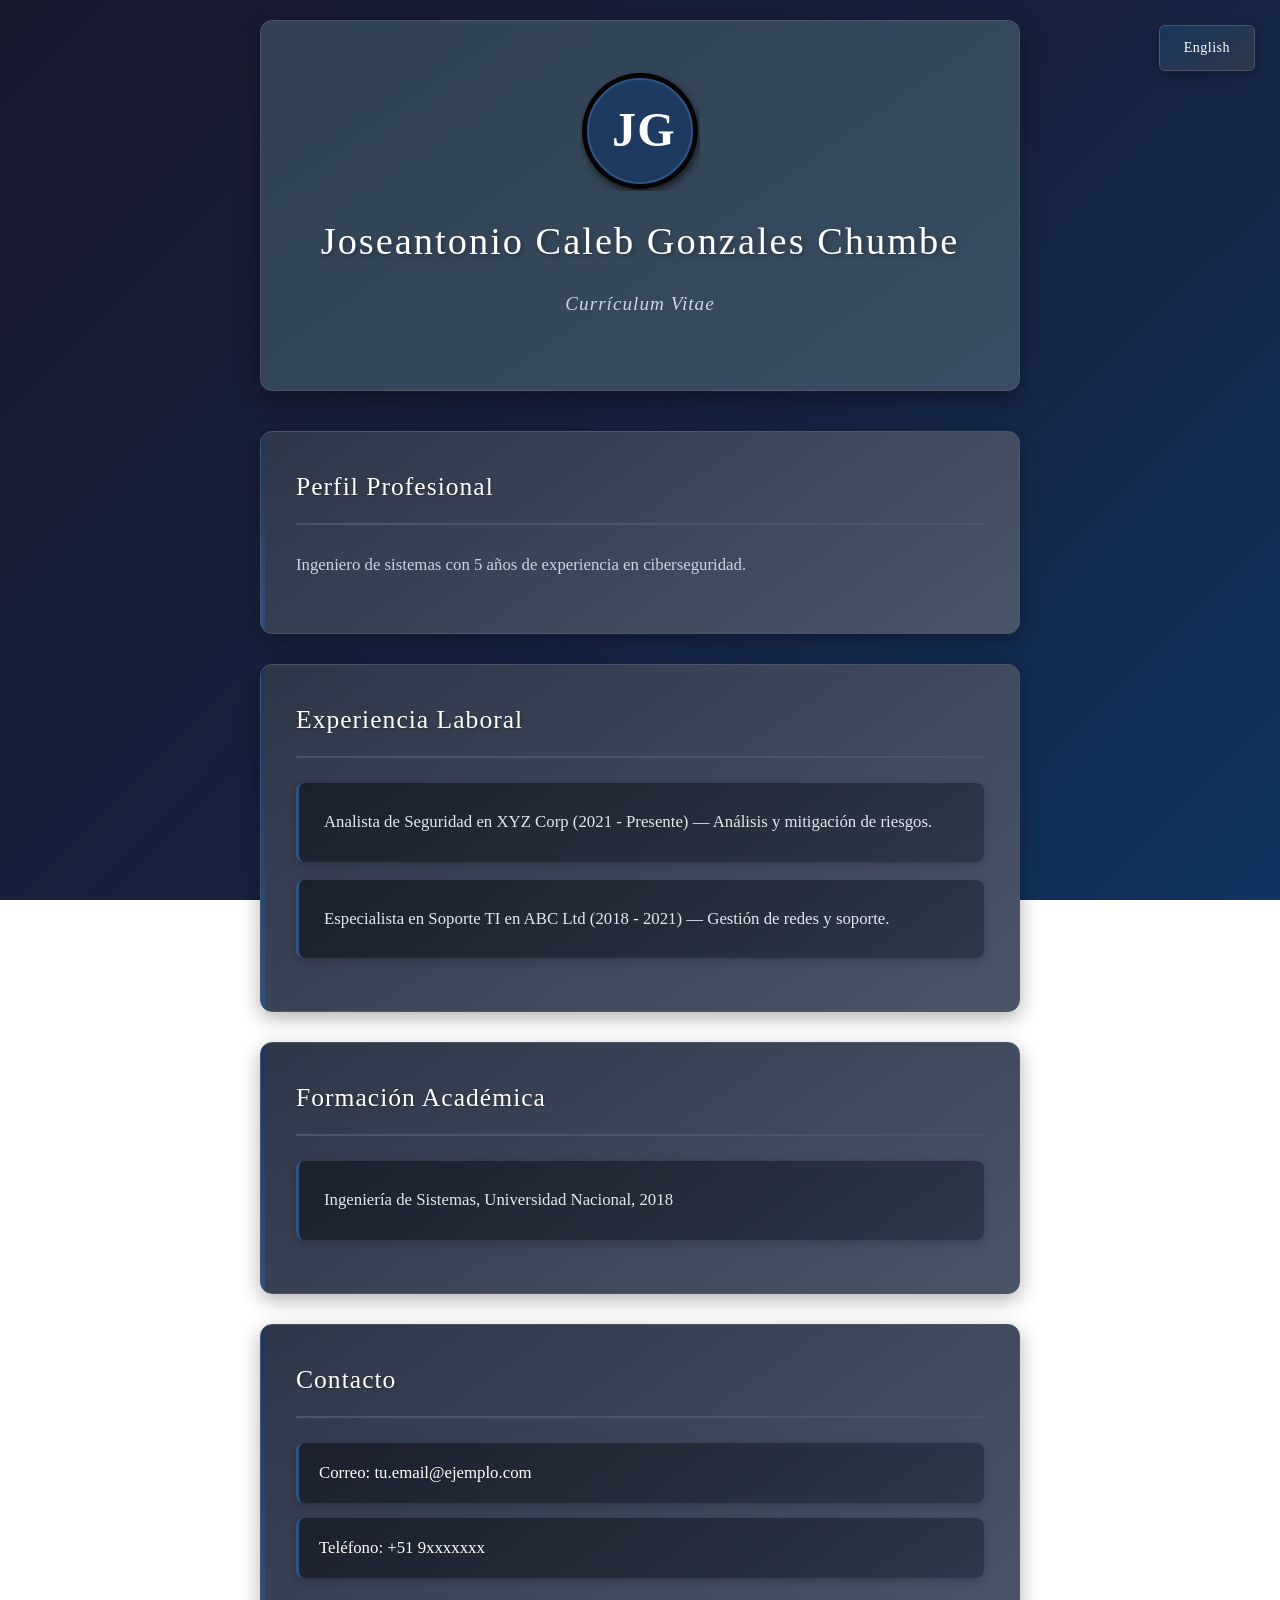
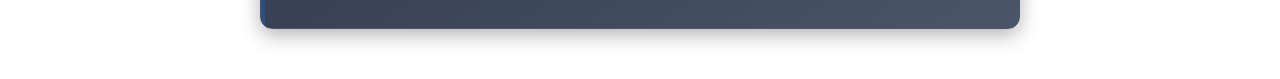
==== templates/index.html @ 2c6ff0b5 "Actualizar diseño en index.html" ====
<!DOCTYPE html>
<html lang="es">
<head>
  <meta charset="UTF-8" />
  <meta name="viewport" content="width=device-width, initial-scale=1" />
  <title>Joseantonio Caleb Gonzales Chumbe_CV ++</title>
  
  <!-- Favicon generado inline usando el mismo SVG del logo -->
  <link rel="icon" type="image/svg+xml" href="[data-uri]">
  
  <style>
    /* ===== ESTILOS PARA CV - JOSEANTONIO CALEB GONZALES CHUMBE ===== */

    /* Reset y configuración base */
    * {
      margin: 0;
      padding: 0;
      box-sizing: border-box;
    }

    body {
      font-family: 'Georgia', 'Times New Roman', serif;
      line-height: 1.6;
      color: #e0e6ed;
      background: linear-gradient(135deg, #1a1a2e 0%, #16213e 50%, #0f3460 100%);
      background-attachment: fixed;
      min-height: 100vh;
      max-width: 800px;
      margin: 0 auto;
      padding: 20px;
      animation: pageLoad 0.5s ease-out;
    }

    @keyframes pageLoad {
      from { opacity: 0; }
      to { opacity: 1; }
    }

    /* ===== HEADER ===== */
    header {
      text-align: center;
      background: linear-gradient(145deg, #2c3e50 0%, #34495e 100%);
      color: #ffffff;
      padding: 50px 30px;
      margin-bottom: 40px;
      border-radius: 12px;
      box-shadow: 0 8px 25px rgba(0,0,0,0.4);
      border: 1px solid #4a5568;
      position: relative;
      overflow: hidden;
    }

    header::before {
      content: '';
      position: absolute;
      top: 0;
      left: 0;
      right: 0;
      bottom: 0;
      background: rgba(255,255,255,0.02);
      pointer-events: none;
    }

    .logo {
      display: flex;
      justify-content: center;
      margin-bottom: 20px;
    }

    h1 {
      color: #ffffff;
      font-size: 2.4em;
      margin-bottom: 15px;
      font-weight: 400;
      letter-spacing: 2px;
      text-shadow: 2px 2px 4px rgba(0,0,0,0.3);
      font-family: 'Georgia', serif;
    }

    #cv-title-es, 
    #cv-title-en {
      color: #cbd5e0;
      font-size: 1.2em;
      font-style: italic;
      margin-top: 15px;
      font-weight: 300;
      letter-spacing: 1px;
    }

    /* ===== BOTÓN DE IDIOMA ===== */
    #btn-lang {
      position: fixed;
      top: 25px;
      right: 25px;
      background: linear-gradient(145deg, #1a365d, #2d3748);
      color: #ffffff;
      border: 1px solid #4a5568;
      padding: 14px 24px;
      border-radius: 6px;
      cursor: pointer;
      font-size: 14px;
      font-weight: 500;
      transition: all 0.3s ease;
      box-shadow: 0 4px 12px rgba(0,0,0,0.3);
      z-index: 1000;
      font-family: 'Georgia', serif;
      letter-spacing: 0.5px;
    }

    #btn-lang:hover {
      background: linear-gradient(145deg, #2c5282, #4a5568);
      transform: translateY(-2px);
      box-shadow: 0 6px 20px rgba(0,0,0,0.4);
    }

    /* ===== SECCIONES ===== */
    section {
      background: linear-gradient(145deg, #2d3748, #4a5568);
      color: #e2e8f0;
      margin: 30px 0;
      padding: 35px;
      border-radius: 12px;
      box-shadow: 0 6px 20px rgba(0,0,0,0.3);
      transition: all 0.3s ease;
      border: 1px solid #4a5568;
      position: relative;
      overflow: hidden;
    }

    section::before {
      content: '';
      position: absolute;
      top: 0;
      left: 0;
      width: 4px;
      height: 100%;
      background: linear-gradient(180deg, #1a365d, #2c5282);
    }

    section:hover {
      box-shadow: 0 8px 30px rgba(0,0,0,0.4);
      transform: translateY(-3px);
      background: linear-gradient(145deg, #374151, #4b5563);
    }

    /* ===== TÍTULOS ===== */
    h2 {
      color: #ffffff;
      font-size: 1.6em;
      margin-bottom: 25px;
      padding-bottom: 15px;
      border-bottom: 2px solid #4a5568;
      font-weight: 400;
      font-family: 'Georgia', serif;
      letter-spacing: 1px;
      text-shadow: 1px 1px 2px rgba(0,0,0,0.3);
    }

    /* ===== LISTAS ===== */
    ul {
      list-style: none;
      padding: 0;
    }

    li {
      background: linear-gradient(145deg, #1a202c, #2d3748);
      color: #e2e8f0;
      margin: 18px 0;
      padding: 25px;
      border-radius: 8px;
      border-left: 3px solid #2c5282;
      transition: all 0.3s ease;
      box-shadow: 0 3px 10px rgba(0,0,0,0.2);
      font-size: 1.05em;
      line-height: 1.7;
    }

    li:hover {
      background: linear-gradient(145deg, #2d3748, #374151);
      transform: translateX(8px);
      border-left-color: #3182ce;
      box-shadow: 0 5px 15px rgba(0,0,0,0.3);
    }

    /* ===== PÁRRAFOS ===== */
    p {
      margin: 18px 0;
      color: #cbd5e0;
      font-size: 1.05em;
      line-height: 1.8;
      font-family: 'Georgia', serif;
    }

    /* ===== SECCIÓN DE CONTACTO ===== */
    section#contacto-es p, 
    section#contacto-en p {
      background: linear-gradient(145deg, #1a202c, #2d3748);
      color: #ffffff;
      padding: 15px 20px;
      border-radius: 8px;
      border-left: 3px solid #2c5282;
      margin: 15px 0;
      font-weight: 500;
      box-shadow: 0 3px 10px rgba(0,0,0,0.2);
      font-size: 1.05em;
    }

    /* ===== ANIMACIONES ===== */
    .fade-in {
      animation: fadeIn 0.5s ease-out;
    }

    @keyframes fadeIn {
      from { 
        opacity: 0; 
        transform: translateY(20px); 
      }
      to { 
        opacity: 1; 
        transform: translateY(0); 
      }
    }

    /* ===== RESPONSIVE DESIGN ===== */
    @media (max-width: 768px) {
      body {
        padding: 10px;
      }
      
      header {
        padding: 25px 15px;
      }
      
      h1 {
        font-size: 1.8em;
      }
      
      section {
        padding: 20px;
        margin: 15px 0;
      }
      
      #btn-lang {
        position: static;
        margin: 20px auto 0;
        display: block;
        width: fit-content;
      }
    }

    @media (max-width: 480px) {
      h1 {
        font-size: 1.6em;
      }
      
      section {
        padding: 15px;
      }
      
      li {
        padding: 15px;
      }
    }

    /* ===== ESTADO DE IMPRESIÓN ===== */
    @media print {
      body {
        background: white;
        color: black;
        max-width: none;
        padding: 0;
      }
      
      #btn-lang {
        display: none;
      }
      
      section {
        box-shadow: none;
        border: 1px solid #ddd;
        break-inside: avoid;
      }
      
      section:hover {
        transform: none;
      }
    }

    /* ===== UTILIDADES ===== */
    .text-center {
      text-align: center;
    }

    .hidden {
      display: none;
    }

    .visible {
      display: block;
    }

    /* ===== ACCESIBILIDAD ===== */
    @media (prefers-reduced-motion: reduce) {
      * {
        animation-duration: 0.01ms !important;
        animation-iteration-count: 1 !important;
        transition-duration: 0.01ms !important;
      }
    }

    /* Focus states para accesibilidad */
    #btn-lang:focus,
    section:focus-within {
      outline: 2px solid #333;
      outline-offset: 2px;
    }

    /* ===== MEJORAS ADICIONALES ===== */
    /* Efecto suave en el scroll */
    html {
      scroll-behavior: smooth;
    }

    /* Selección de texto personalizada */
    ::selection {
      background: #2c5282;
      color: #ffffff;
    }

    ::-moz-selection {
      background: #2c5282;
      color: #ffffff;
    }
  </style>
</head>
<body>
  <header>
    <div class="logo">
      <svg width="120" height="120" viewBox="0 0 120 120" xmlns="http://www.w3.org/2000/svg">
        <defs>
          <filter id="shadow" x="-50%" y="-50%" width="200%" height="200%">
            <feDropShadow dx="2" dy="4" stdDeviation="4" flood-color="#000000" flood-opacity="0.6"/>
          </filter>
        </defs>
        <circle cx="60" cy="60" r="58" fill="#000000" filter="url(#shadow)"/>
        <circle cx="60" cy="60" r="52" fill="#1a365d"/>
        <circle cx="60" cy="60" r="52" fill="none" stroke="#2c5282" stroke-width="2"/>
        <text x="44" y="75" font-family="Georgia, serif" font-size="48" font-weight="bold" fill="#ffffff" text-anchor="middle">J</text>
        <text x="76" y="75" font-family="Georgia, serif" font-size="48" font-weight="bold" fill="#ffffff" text-anchor="middle">G</text>
      </svg>
    </div>
    <h1>Joseantonio Caleb Gonzales Chumbe</h1>
    <p id="cv-title-es">Currículum Vitae</p>
    <p id="cv-title-en" style="display:none;">Curriculum Vitae</p>
  </header>

  <button id="btn-lang">English</button>

  <!-- Perfil -->
  <section id="perfil-es">
    <h2>Perfil Profesional</h2>
    <p>Ingeniero de sistemas con 5 años de experiencia en ciberseguridad.</p>
  </section>
  <section id="perfil-en" style="display:none;">
    <h2>Professional Profile</h2>
    <p>Systems engineer with 5 years of experience in cybersecurity.</p>
  </section>

  <!-- Experiencia -->
  <section id="experiencia-es">
    <h2>Experiencia Laboral</h2>
    <ul>
      <li>Analista de Seguridad en XYZ Corp (2021 - Presente) — Análisis y mitigación de riesgos.</li>
      <li>Especialista en Soporte TI en ABC Ltd (2018 - 2021) — Gestión de redes y soporte.</li>
    </ul>
  </section>
  <section id="experiencia-en" style="display:none;">
    <h2>Work Experience</h2>
    <ul>
      <li>Security Analyst at XYZ Corp (2021 - Present) — Risk analysis and mitigation.</li>
      <li>IT Support Specialist at ABC Ltd (2018 - 2021) — Network management and user support.</li>
    </ul>
  </section>

  <!-- Educación -->
  <section id="educacion-es">
    <h2>Formación Académica</h2>
    <ul>
      <li>Ingeniería de Sistemas, Universidad Nacional, 2018</li>
    </ul>
  </section>
  <section id="educacion-en" style="display:none;">
    <h2>Education</h2>
    <ul>
      <li>Systems Engineering, National University, 2018</li>
    </ul>
  </section>

  <!-- Contacto -->
  <section id="contacto-es">
    <h2>Contacto</h2>
    <p>Correo: tu.email@ejemplo.com</p>
    <p>Teléfono: +51 9xxxxxxx</p>
  </section>
  <section id="contacto-en" style="display:none;">
    <h2>Contact</h2>
    <p>Email: your.email@example.com</p>
    <p>Phone: +51 9xxxxxxx</p>
  </section>

  <script>
    const btnLang = document.getElementById('btn-lang');
    btnLang.addEventListener('click', () => {
      const isSpanish = document.getElementById('perfil-es').style.display !== 'none';

      // Toggle display of Spanish sections
      document.getElementById('perfil-es').style.display = isSpanish ? 'none' : 'block';
      document.getElementById('experiencia-es').style.display = isSpanish ? 'none' : 'block';
      document.getElementById('educacion-es').style.display = isSpanish ? 'none' : 'block';
      document.getElementById('contacto-es').style.display = isSpanish ? 'none' : 'block';
      document.getElementById('cv-title-es').style.display = isSpanish ? 'none' : 'block';

      // Toggle display of English sections
      document.getElementById('perfil-en').style.display = isSpanish ? 'block' : 'none';
      document.getElementById('experiencia-en').style.display = isSpanish ? 'block' : 'none';
      document.getElementById('educacion-en').style.display = isSpanish ? 'block' : 'none';
      document.getElementById('contacto-en').style.display = isSpanish ? 'block' : 'none';
      document.getElementById('cv-title-en').style.display = isSpanish ? 'block' : 'none';

      // Change button text
      btnLang.textContent = isSpanish ? 'Español' : 'English';
    });
  </script>
</body>
</html>
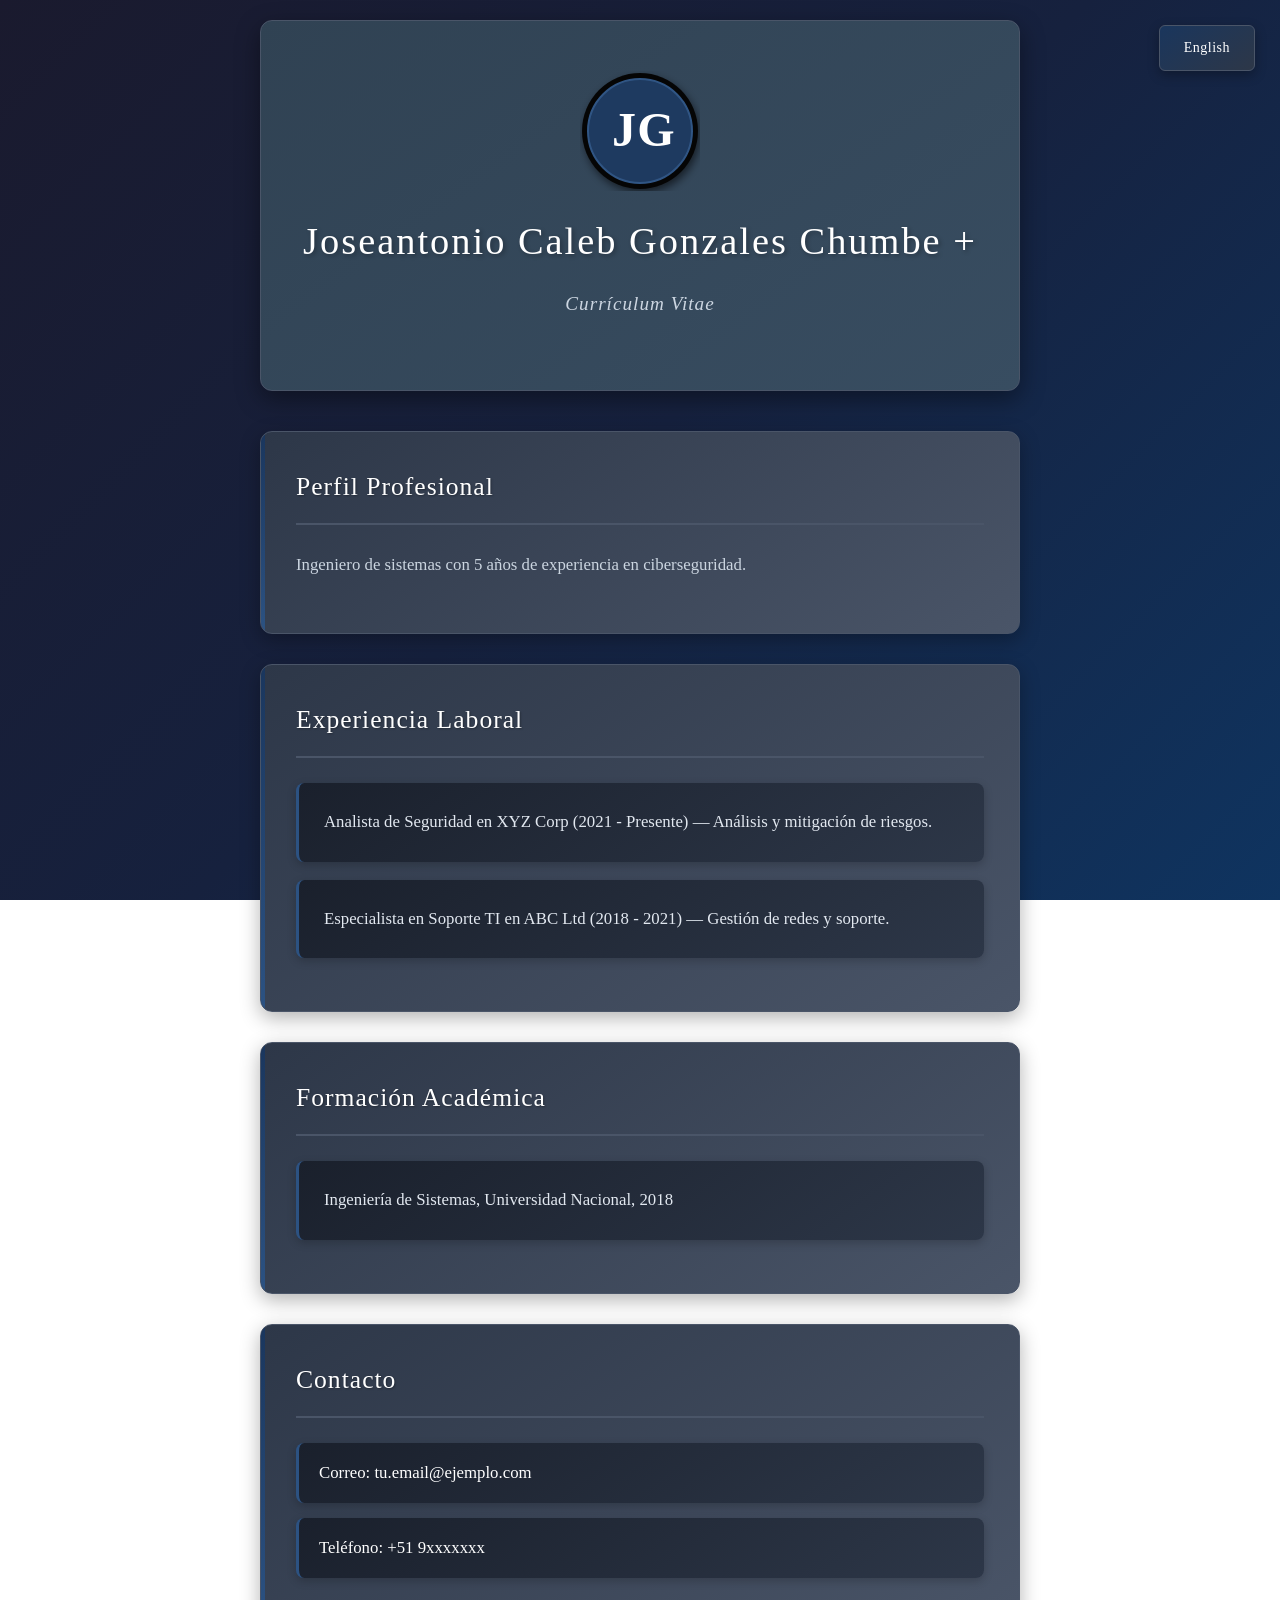
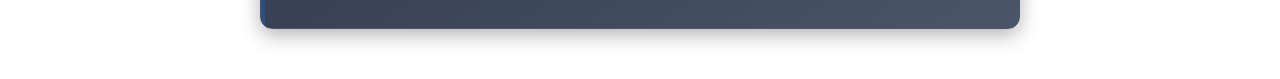
==== commit 89c3a33d: "Agregar símbolo + al nombre" ====
--- a/templates/index.html
+++ b/templates/index.html
@@ -3,7 +3,7 @@
 <head>
   <meta charset="UTF-8" />
   <meta name="viewport" content="width=device-width, initial-scale=1" />
-  <title>Joseantonio Caleb Gonzales Chumbe_CV ++</title>
+  <title>Joseantonio Caleb Gonzales Chumbe_CV</title>
   
   <!-- Favicon generado inline usando el mismo SVG del logo -->
   <link rel="icon" type="image/svg+xml" href="[data-uri]">
@@ -349,7 +349,7 @@
         <text x="76" y="75" font-family="Georgia, serif" font-size="48" font-weight="bold" fill="#ffffff" text-anchor="middle">G</text>
       </svg>
     </div>
-    <h1>Joseantonio Caleb Gonzales Chumbe</h1>
+    <h1>Joseantonio Caleb Gonzales Chumbe +</h1>
     <p id="cv-title-es">Currículum Vitae</p>
     <p id="cv-title-en" style="display:none;">Curriculum Vitae</p>
   </header>
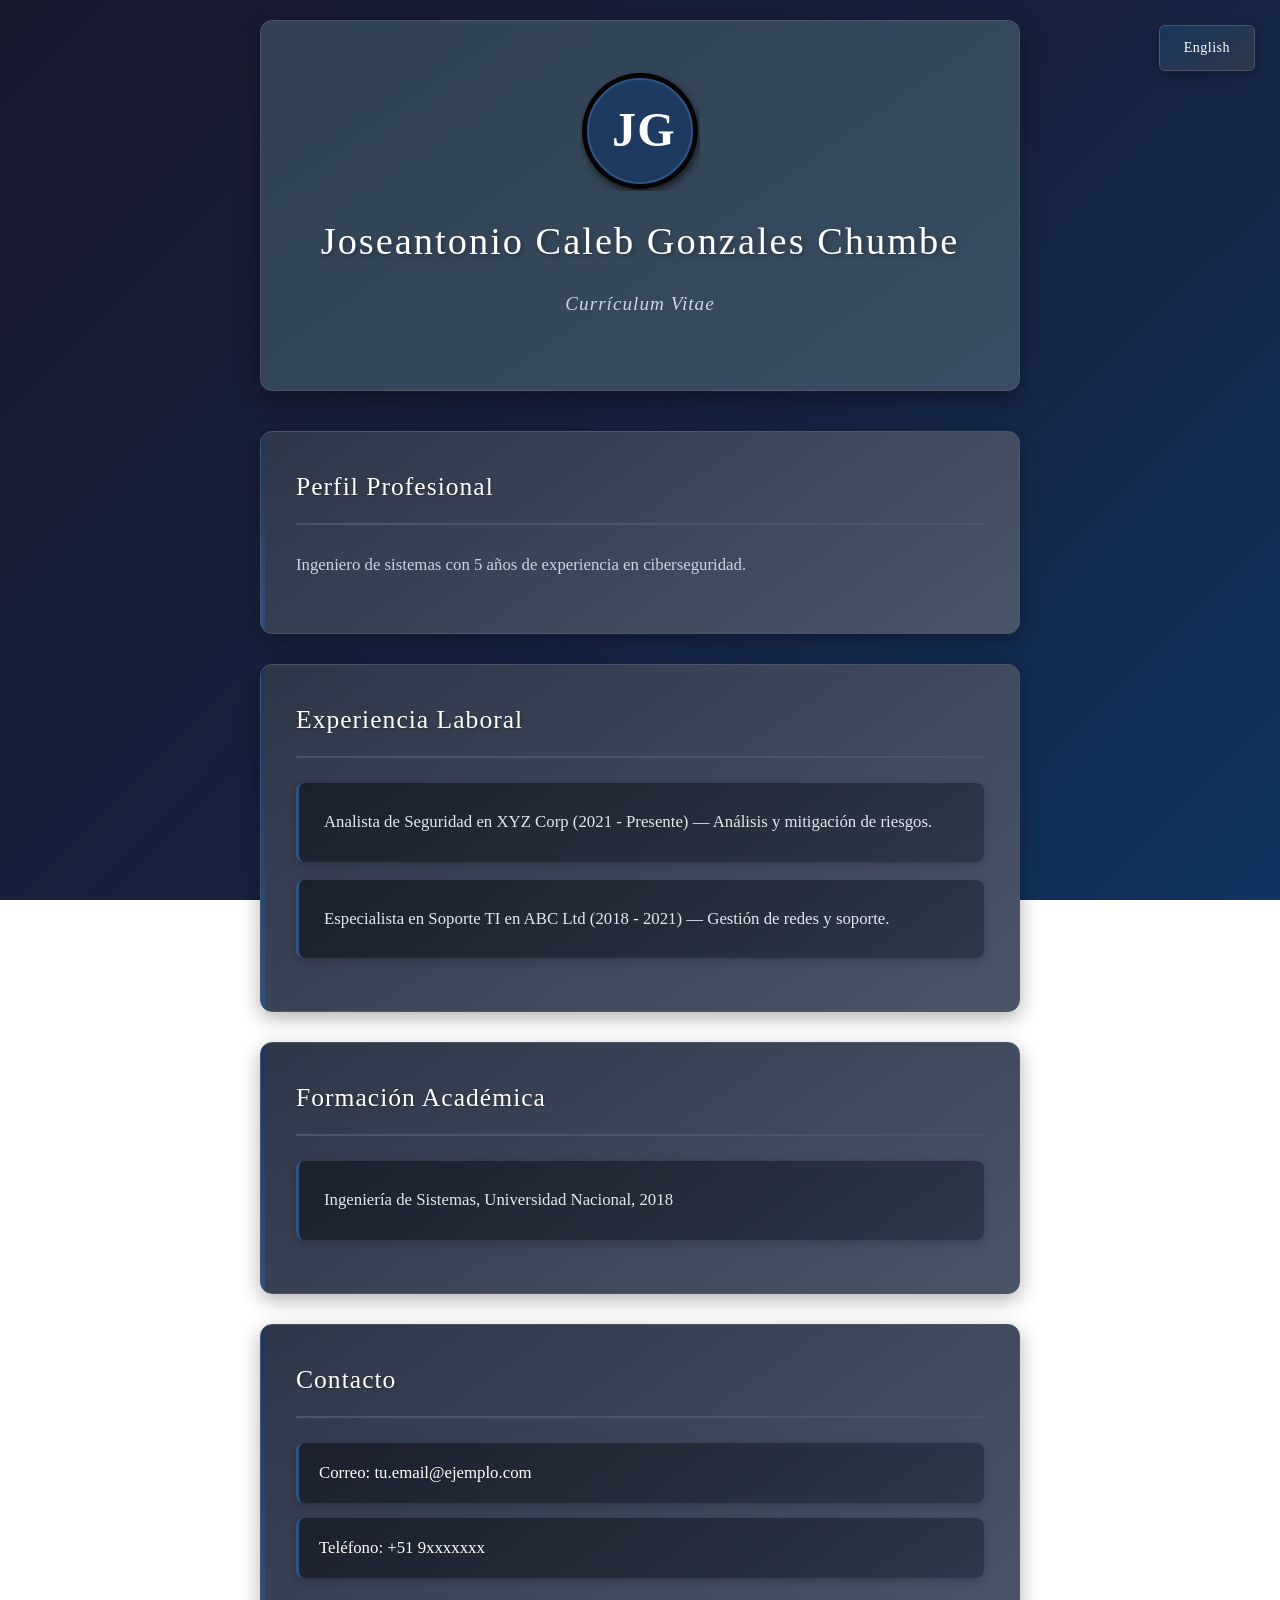
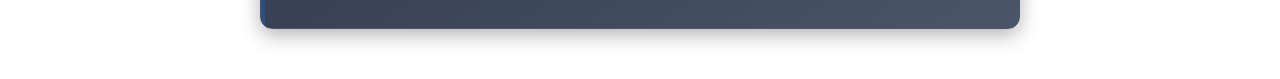
==== commit b7e6a066: "Quitar el símbolo + del CV" ====
--- a/templates/index.html
+++ b/templates/index.html
@@ -349,7 +349,7 @@
         <text x="76" y="75" font-family="Georgia, serif" font-size="48" font-weight="bold" fill="#ffffff" text-anchor="middle">G</text>
       </svg>
     </div>
-    <h1>Joseantonio Caleb Gonzales Chumbe +</h1>
+    <h1>Joseantonio Caleb Gonzales Chumbe</h1>
     <p id="cv-title-es">Currículum Vitae</p>
     <p id="cv-title-en" style="display:none;">Curriculum Vitae</p>
   </header>
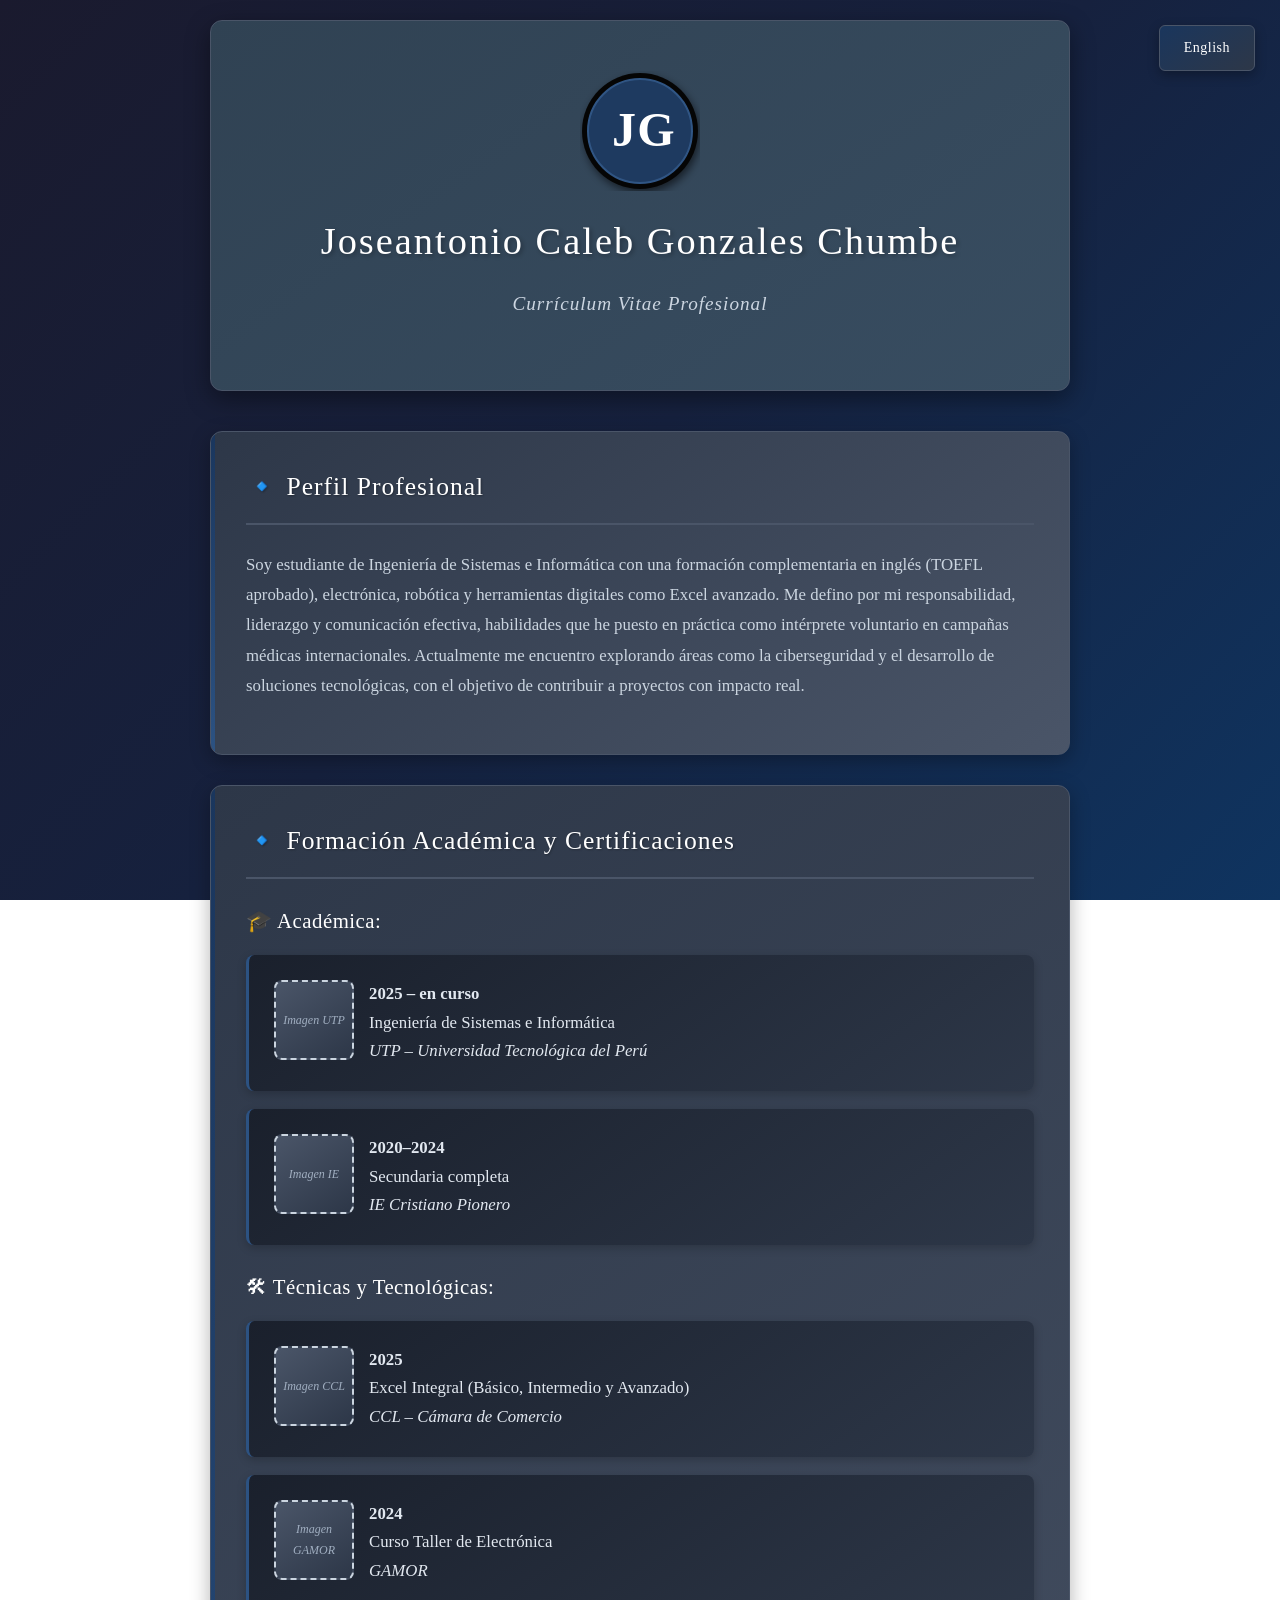
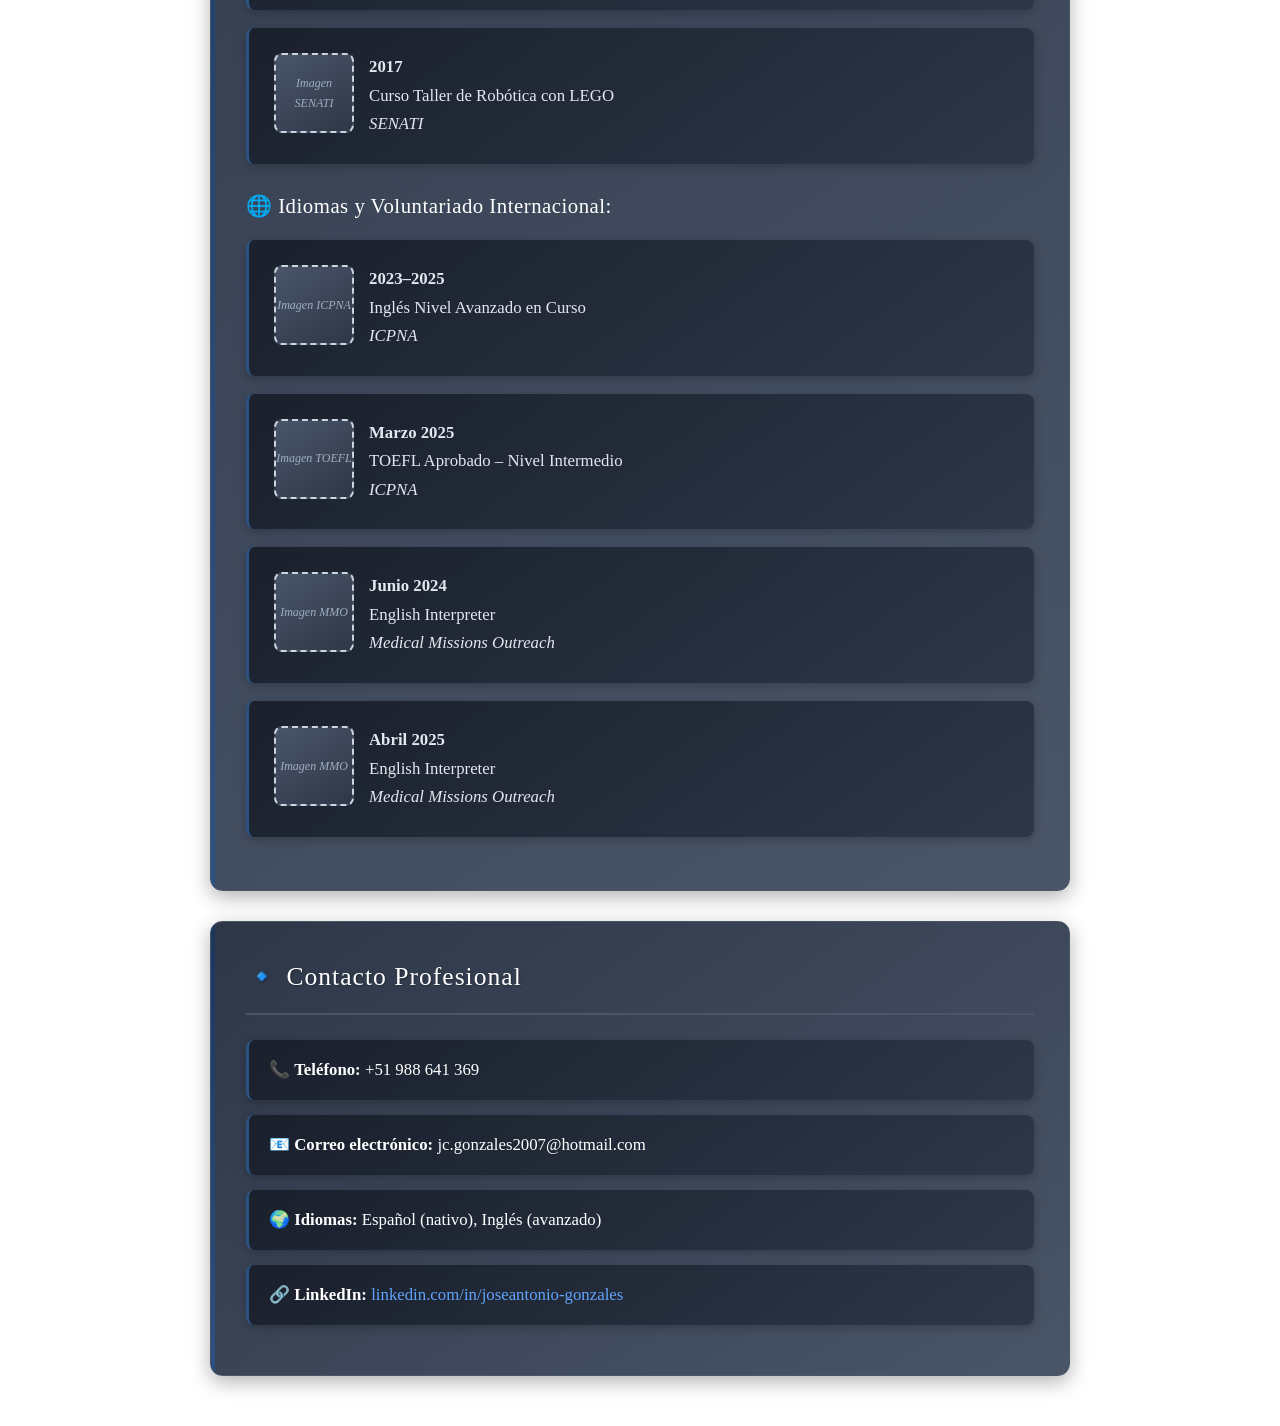
==== commit 7bc95245: "Cambio real para actualizar en Render" ====
--- a/templates/index.html
+++ b/templates/index.html
@@ -3,7 +3,7 @@
 <head>
   <meta charset="UTF-8" />
   <meta name="viewport" content="width=device-width, initial-scale=1" />
-  <title>Joseantonio Caleb Gonzales Chumbe_CV</title>
+  <title>Joseantonio Caleb Gonzales Chumbe - CV</title>
   
   <!-- Favicon generado inline usando el mismo SVG del logo -->
   <link rel="icon" type="image/svg+xml" href="[data-uri]">
@@ -25,7 +25,7 @@
       background: linear-gradient(135deg, #1a1a2e 0%, #16213e 50%, #0f3460 100%);
       background-attachment: fixed;
       min-height: 100vh;
-      max-width: 800px;
+      max-width: 900px;
       margin: 0 auto;
       padding: 20px;
       animation: pageLoad 0.5s ease-out;
@@ -156,6 +156,15 @@
       text-shadow: 1px 1px 2px rgba(0,0,0,0.3);
     }
 
+    h3 {
+      color: #ffffff;
+      font-size: 1.3em;
+      margin: 25px 0 15px;
+      font-weight: 500;
+      font-family: 'Georgia', serif;
+      letter-spacing: 0.5px;
+    }
+
     /* ===== LISTAS ===== */
     ul {
       list-style: none;
@@ -173,6 +182,9 @@
       box-shadow: 0 3px 10px rgba(0,0,0,0.2);
       font-size: 1.05em;
       line-height: 1.7;
+      display: flex;
+      align-items: flex-start;
+      gap: 15px;
     }
 
     li:hover {
@@ -180,6 +192,34 @@
       transform: translateX(8px);
       border-left-color: #3182ce;
       box-shadow: 0 5px 15px rgba(0,0,0,0.3);
+    }
+
+    /* ===== ÁREA DE IMAGEN ===== */
+    .image-placeholder {
+      min-width: 80px;
+      width: 80px;
+      height: 80px;
+      background: linear-gradient(145deg, #4a5568, #2d3748);
+      border: 2px dashed #cbd5e0;
+      border-radius: 8px;
+      display: flex;
+      align-items: center;
+      justify-content: center;
+      flex-shrink: 0;
+      color: #a0aec0;
+      font-size: 12px;
+      text-align: center;
+      font-style: italic;
+      transition: all 0.3s ease;
+    }
+
+    .image-placeholder:hover {
+      background: linear-gradient(145deg, #718096, #4a5568);
+      border-color: #e2e8f0;
+    }
+
+    .content-text {
+      flex: 1;
     }
 
     /* ===== PÁRRAFOS ===== */
@@ -205,6 +245,18 @@
       font-size: 1.05em;
     }
 
+    /* ===== ENLACES ===== */
+    a {
+      color: #60a5fa;
+      text-decoration: none;
+      transition: color 0.3s ease;
+    }
+
+    a:hover {
+      color: #93c5fd;
+      text-decoration: underline;
+    }
+
     /* ===== ANIMACIONES ===== */
     .fade-in {
       animation: fadeIn 0.5s ease-out;
@@ -225,6 +277,7 @@
     @media (max-width: 768px) {
       body {
         padding: 10px;
+        max-width: 100%;
       }
       
       header {
@@ -246,6 +299,17 @@
         display: block;
         width: fit-content;
       }
+
+      li {
+        flex-direction: column;
+        text-align: center;
+      }
+
+      .image-placeholder {
+        width: 60px;
+        height: 60px;
+        align-self: center;
+      }
     }
 
     @media (max-width: 480px) {
@@ -259,6 +323,11 @@
       
       li {
         padding: 15px;
+      }
+
+      .image-placeholder {
+        width: 50px;
+        height: 50px;
       }
     }
 
@@ -279,10 +348,28 @@
         box-shadow: none;
         border: 1px solid #ddd;
         break-inside: avoid;
+        background: white;
+        color: black;
       }
       
       section:hover {
         transform: none;
+      }
+
+      h2, h3 {
+        color: black;
+      }
+
+      li {
+        background: white;
+        color: black;
+        border-left-color: #333;
+      }
+
+      .image-placeholder {
+        border-color: #333;
+        background: white;
+        color: #666;
       }
     }
 
@@ -350,62 +437,213 @@
       </svg>
     </div>
     <h1>Joseantonio Caleb Gonzales Chumbe</h1>
-    <p id="cv-title-es">Currículum Vitae</p>
-    <p id="cv-title-en" style="display:none;">Curriculum Vitae</p>
+    <p id="cv-title-es">Currículum Vitae Profesional</p>
+    <p id="cv-title-en" style="display:none;">Professional Curriculum Vitae</p>
   </header>
 
   <button id="btn-lang">English</button>
 
   <!-- Perfil -->
-  <section id="perfil-es">
-    <h2>Perfil Profesional</h2>
-    <p>Ingeniero de sistemas con 5 años de experiencia en ciberseguridad.</p>
+  <section id="perfil-es" class="fade-in">
+    <h2>🔹 Perfil Profesional</h2>
+    <p>Soy estudiante de Ingeniería de Sistemas e Informática con una formación complementaria en inglés (TOEFL aprobado), electrónica, robótica y herramientas digitales como Excel avanzado. Me defino por mi responsabilidad, liderazgo y comunicación efectiva, habilidades que he puesto en práctica como intérprete voluntario en campañas médicas internacionales. Actualmente me encuentro explorando áreas como la ciberseguridad y el desarrollo de soluciones tecnológicas, con el objetivo de contribuir a proyectos con impacto real.</p>
   </section>
-  <section id="perfil-en" style="display:none;">
-    <h2>Professional Profile</h2>
-    <p>Systems engineer with 5 years of experience in cybersecurity.</p>
+  <section id="perfil-en" style="display:none;" class="fade-in">
+    <h2>🔹 Professional Profile</h2>
+    <p>I am a Systems and Computer Engineering student with complementary training in English (TOEFL approved), electronics, robotics, and digital tools like advanced Excel. I am defined by my responsibility, leadership, and effective communication skills, which I have put into practice as a volunteer interpreter in international medical campaigns. Currently, I am exploring areas such as cybersecurity and the development of technological solutions, with the goal of contributing to projects with real impact.</p>
   </section>
 
-  <!-- Experiencia -->
-  <section id="experiencia-es">
-    <h2>Experiencia Laboral</h2>
+  <!-- Formación Académica -->
+  <section id="formacion-es" class="fade-in">
+    <h2>🔹 Formación Académica y Certificaciones</h2>
+    
+    <h3>🎓 Académica:</h3>
     <ul>
-      <li>Analista de Seguridad en XYZ Corp (2021 - Presente) — Análisis y mitigación de riesgos.</li>
-      <li>Especialista en Soporte TI en ABC Ltd (2018 - 2021) — Gestión de redes y soporte.</li>
+      <li>
+        <div class="image-placeholder">Imagen UTP</div>
+        <div class="content-text">
+          <strong>2025 – en curso</strong><br>
+          Ingeniería de Sistemas e Informática<br>
+          <em>UTP – Universidad Tecnológica del Perú</em>
+        </div>
+      </li>
+      <li>
+        <div class="image-placeholder">Imagen IE</div>
+        <div class="content-text">
+          <strong>2020–2024</strong><br>
+          Secundaria completa<br>
+          <em>IE Cristiano Pionero</em>
+        </div>
+      </li>
+    </ul>
+
+    <h3>🛠 Técnicas y Tecnológicas:</h3>
+    <ul>
+      <li>
+        <div class="image-placeholder">Imagen CCL</div>
+        <div class="content-text">
+          <strong>2025</strong><br>
+          Excel Integral (Básico, Intermedio y Avanzado)<br>
+          <em>CCL – Cámara de Comercio</em>
+        </div>
+      </li>
+      <li>
+        <div class="image-placeholder">Imagen GAMOR</div>
+        <div class="content-text">
+          <strong>2024</strong><br>
+          Curso Taller de Electrónica<br>
+          <em>GAMOR</em>
+        </div>
+      </li>
+      <li>
+        <div class="image-placeholder">Imagen SENATI</div>
+        <div class="content-text">
+          <strong>2017</strong><br>
+          Curso Taller de Robótica con LEGO<br>
+          <em>SENATI</em>
+        </div>
+      </li>
+    </ul>
+
+    <h3>🌐 Idiomas y Voluntariado Internacional:</h3>
+    <ul>
+      <li>
+        <div class="image-placeholder">Imagen ICPNA</div>
+        <div class="content-text">
+          <strong>2023–2025</strong><br>
+          Inglés Nivel Avanzado en Curso<br>
+          <em>ICPNA</em>
+        </div>
+      </li>
+      <li>
+        <div class="image-placeholder">Imagen TOEFL</div>
+        <div class="content-text">
+          <strong>Marzo 2025</strong><br>
+          TOEFL Aprobado – Nivel Intermedio<br>
+          <em>ICPNA</em>
+        </div>
+      </li>
+      <li>
+        <div class="image-placeholder">Imagen MMO</div>
+        <div class="content-text">
+          <strong>Junio 2024</strong><br>
+          English Interpreter<br>
+          <em>Medical Missions Outreach</em>
+        </div>
+      </li>
+      <li>
+        <div class="image-placeholder">Imagen MMO</div>
+        <div class="content-text">
+          <strong>Abril 2025</strong><br>
+          English Interpreter<br>
+          <em>Medical Missions Outreach</em>
+        </div>
+      </li>
     </ul>
   </section>
-  <section id="experiencia-en" style="display:none;">
-    <h2>Work Experience</h2>
+
+  <section id="formacion-en" style="display:none;" class="fade-in">
+    <h2>🔹 Academic Background and Certifications</h2>
+    
+    <h3>🎓 Academic:</h3>
     <ul>
-      <li>Security Analyst at XYZ Corp (2021 - Present) — Risk analysis and mitigation.</li>
-      <li>IT Support Specialist at ABC Ltd (2018 - 2021) — Network management and user support.</li>
+      <li>
+        <div class="image-placeholder">UTP Image</div>
+        <div class="content-text">
+          <strong>2025 – ongoing</strong><br>
+          Systems and Computer Engineering<br>
+          <em>UTP – Universidad Tecnológica del Perú</em>
+        </div>
+      </li>
+      <li>
+        <div class="image-placeholder">IE Image</div>
+        <div class="content-text">
+          <strong>2020–2024</strong><br>
+          Complete High School<br>
+          <em>IE Cristiano Pionero</em>
+        </div>
+      </li>
+    </ul>
+
+    <h3>🛠 Technical and Technological:</h3>
+    <ul>
+      <li>
+        <div class="image-placeholder">CCL Image</div>
+        <div class="content-text">
+          <strong>2025</strong><br>
+          Comprehensive Excel (Basic, Intermediate and Advanced)<br>
+          <em>CCL – Chamber of Commerce</em>
+        </div>
+      </li>
+      <li>
+        <div class="image-placeholder">GAMOR Image</div>
+        <div class="content-text">
+          <strong>2024</strong><br>
+          Electronics Workshop Course<br>
+          <em>GAMOR</em>
+        </div>
+      </li>
+      <li>
+        <div class="image-placeholder">SENATI Image</div>
+        <div class="content-text">
+          <strong>2017</strong><br>
+          LEGO Robotics Workshop Course<br>
+          <em>SENATI</em>
+        </div>
+      </li>
+    </ul>
+
+    <h3>🌐 Languages and International Volunteering:</h3>
+    <ul>
+      <li>
+        <div class="image-placeholder">ICPNA Image</div>
+        <div class="content-text">
+          <strong>2023–2025</strong><br>
+          Advanced English Level in Progress<br>
+          <em>ICPNA</em>
+        </div>
+      </li>
+      <li>
+        <div class="image-placeholder">TOEFL Image</div>
+        <div class="content-text">
+          <strong>March 2025</strong><br>
+          TOEFL Approved – Intermediate Level<br>
+          <em>ICPNA</em>
+        </div>
+      </li>
+      <li>
+        <div class="image-placeholder">MMO Image</div>
+        <div class="content-text">
+          <strong>June 2024</strong><br>
+          English Interpreter<br>
+          <em>Medical Missions Outreach</em>
+        </div>
+      </li>
+      <li>
+        <div class="image-placeholder">MMO Image</div>
+        <div class="content-text">
+          <strong>April 2025</strong><br>
+          English Interpreter<br>
+          <em>Medical Missions Outreach</em>
+        </div>
+      </li>
     </ul>
   </section>
 
-  <!-- Educación -->
-  <section id="educacion-es">
-    <h2>Formación Académica</h2>
-    <ul>
-      <li>Ingeniería de Sistemas, Universidad Nacional, 2018</li>
-    </ul>
+  <!-- Contacto -->
+  <section id="contacto-es" class="fade-in">
+    <h2>🔹 Contacto Profesional</h2>
+    <p>📞 <strong>Teléfono:</strong> +51 988 641 369</p>
+    <p>📧 <strong>Correo electrónico:</strong> jc.gonzales2007@hotmail.com</p>
+    <p>🌍 <strong>Idiomas:</strong> Español (nativo), Inglés (avanzado)</p>
+    <p>🔗 <strong>LinkedIn:</strong> <a href="http://www.linkedin.com/in/joseantonio-gonzales" target="_blank">linkedin.com/in/joseantonio-gonzales</a></p>
   </section>
-  <section id="educacion-en" style="display:none;">
-    <h2>Education</h2>
-    <ul>
-      <li>Systems Engineering, National University, 2018</li>
-    </ul>
-  </section>
-
-  <!-- Contacto -->
-  <section id="contacto-es">
-    <h2>Contacto</h2>
-    <p>Correo: tu.email@ejemplo.com</p>
-    <p>Teléfono: +51 9xxxxxxx</p>
-  </section>
-  <section id="contacto-en" style="display:none;">
-    <h2>Contact</h2>
-    <p>Email: your.email@example.com</p>
-    <p>Phone: +51 9xxxxxxx</p>
+  <section id="contacto-en" style="display:none;" class="fade-in">
+    <h2>🔹 Professional Contact</h2>
+    <p>📞 <strong>Phone:</strong> +51 988 641 369</p>
+    <p>📧 <strong>Email:</strong> jc.gonzales2007@hotmail.com</p>
+    <p>🌍 <strong>Languages:</strong> Spanish (native), English (advanced)</p>
+    <p>🔗 <strong>LinkedIn:</strong> <a href="http://www.linkedin.com/in/joseantonio-gonzales" target="_blank">linkedin.com/in/joseantonio-gonzales</a></p>
   </section>
 
   <script>
@@ -415,20 +653,39 @@
 
       // Toggle display of Spanish sections
       document.getElementById('perfil-es').style.display = isSpanish ? 'none' : 'block';
-      document.getElementById('experiencia-es').style.display = isSpanish ? 'none' : 'block';
-      document.getElementById('educacion-es').style.display = isSpanish ? 'none' : 'block';
+      document.getElementById('formacion-es').style.display = isSpanish ? 'none' : 'block';
       document.getElementById('contacto-es').style.display = isSpanish ? 'none' : 'block';
       document.getElementById('cv-title-es').style.display = isSpanish ? 'none' : 'block';
 
       // Toggle display of English sections
       document.getElementById('perfil-en').style.display = isSpanish ? 'block' : 'none';
-      document.getElementById('experiencia-en').style.display = isSpanish ? 'block' : 'none';
-      document.getElementById('educacion-en').style.display = isSpanish ? 'block' : 'none';
+      document.getElementById('formacion-en').style.display = isSpanish ? 'block' : 'none';
       document.getElementById('contacto-en').style.display = isSpanish ? 'block' : 'none';
       document.getElementById('cv-title-en').style.display = isSpanish ? 'block' : 'none';
 
       // Change button text
       btnLang.textContent = isSpanish ? 'Español' : 'English';
+
+      // Add fade-in animation to newly shown sections
+      const sections = isSpanish ? 
+        ['perfil-en', 'formacion-en', 'contacto-en'] : 
+        ['perfil-es', 'formacion-es', 'contacto-es'];
+      
+      sections.forEach(id => {
+        const element = document.getElementById(id);
+        element.classList.remove('fade-in');
+        setTimeout(() => element.classList.add('fade-in'), 10);
+      });
+    });
+
+    // Add smooth scroll behavior and initial animations
+    document.addEventListener('DOMContentLoaded', () => {
+      const sections = document.querySelectorAll('section');
+      sections.forEach((section, index) => {
+        setTimeout(() => {
+          section.classList.add('fade-in');
+        }, index * 100);
+      });
     });
   </script>
 </body>
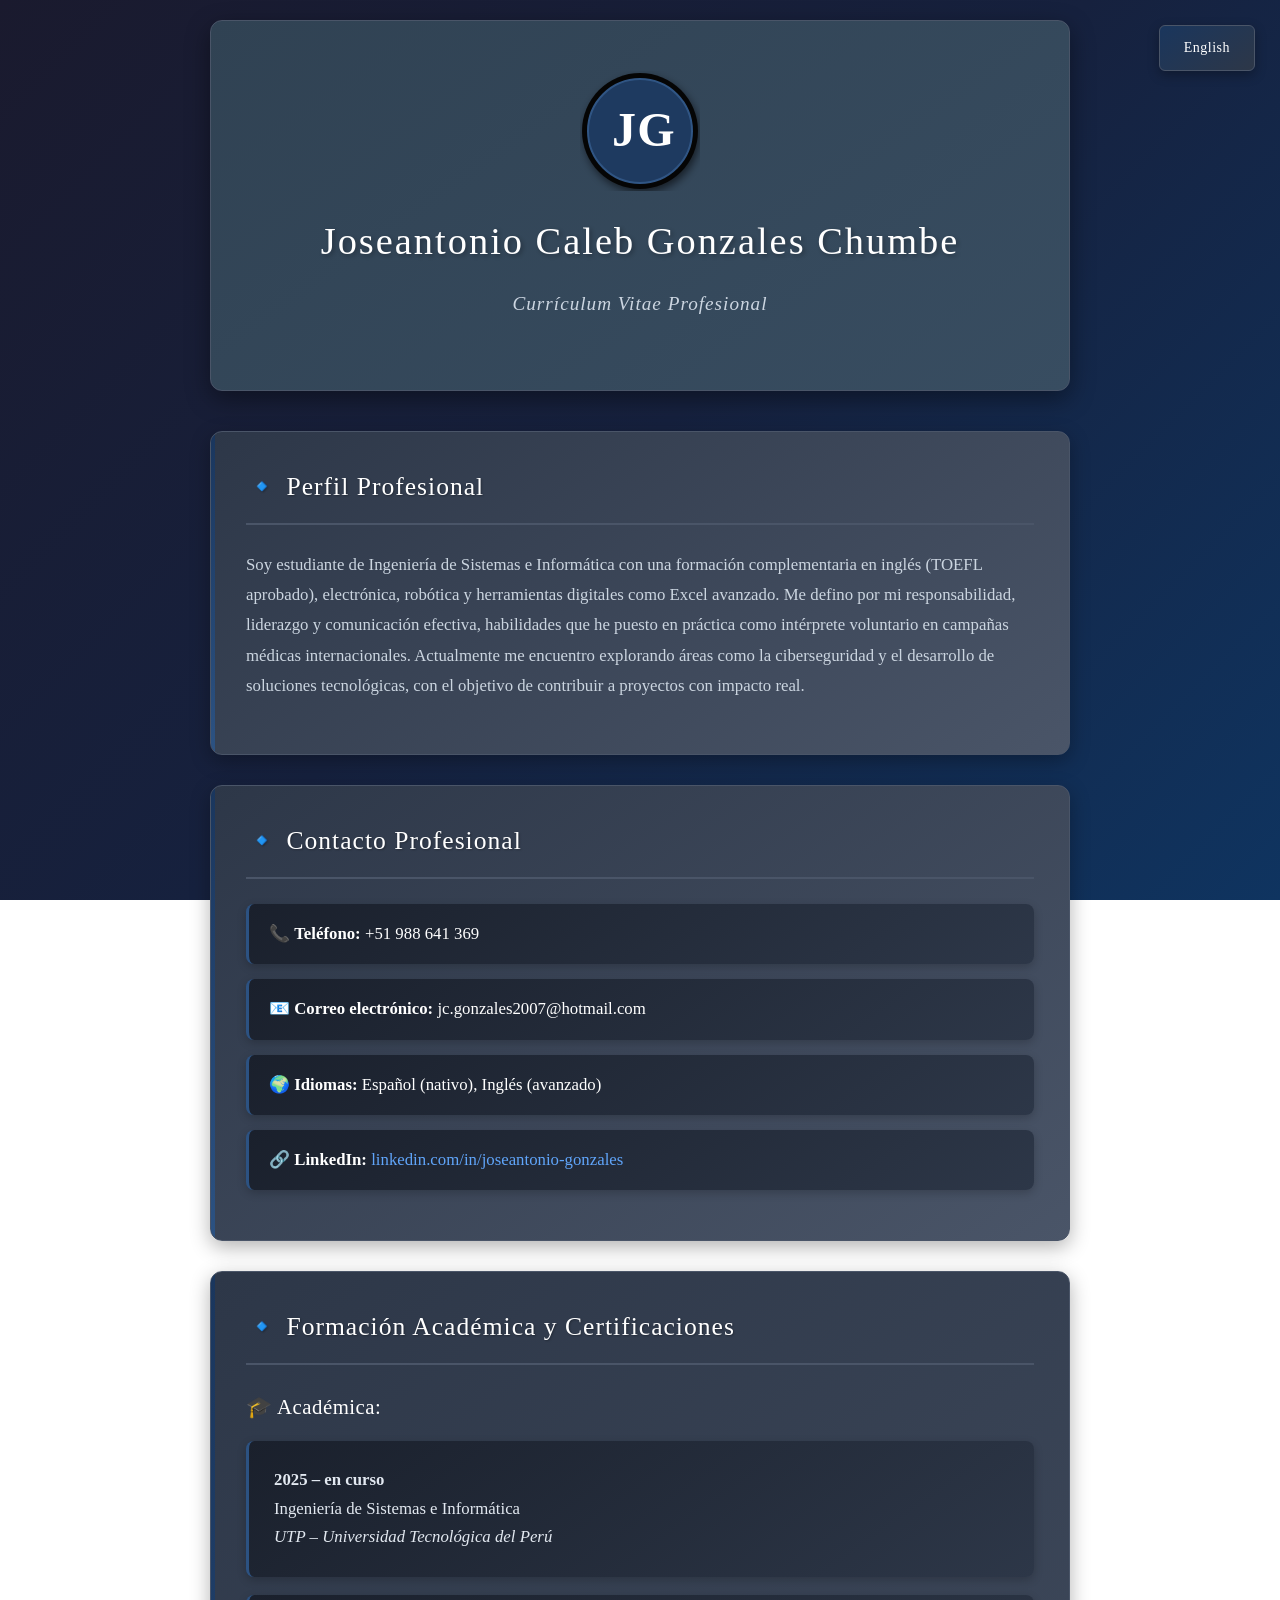
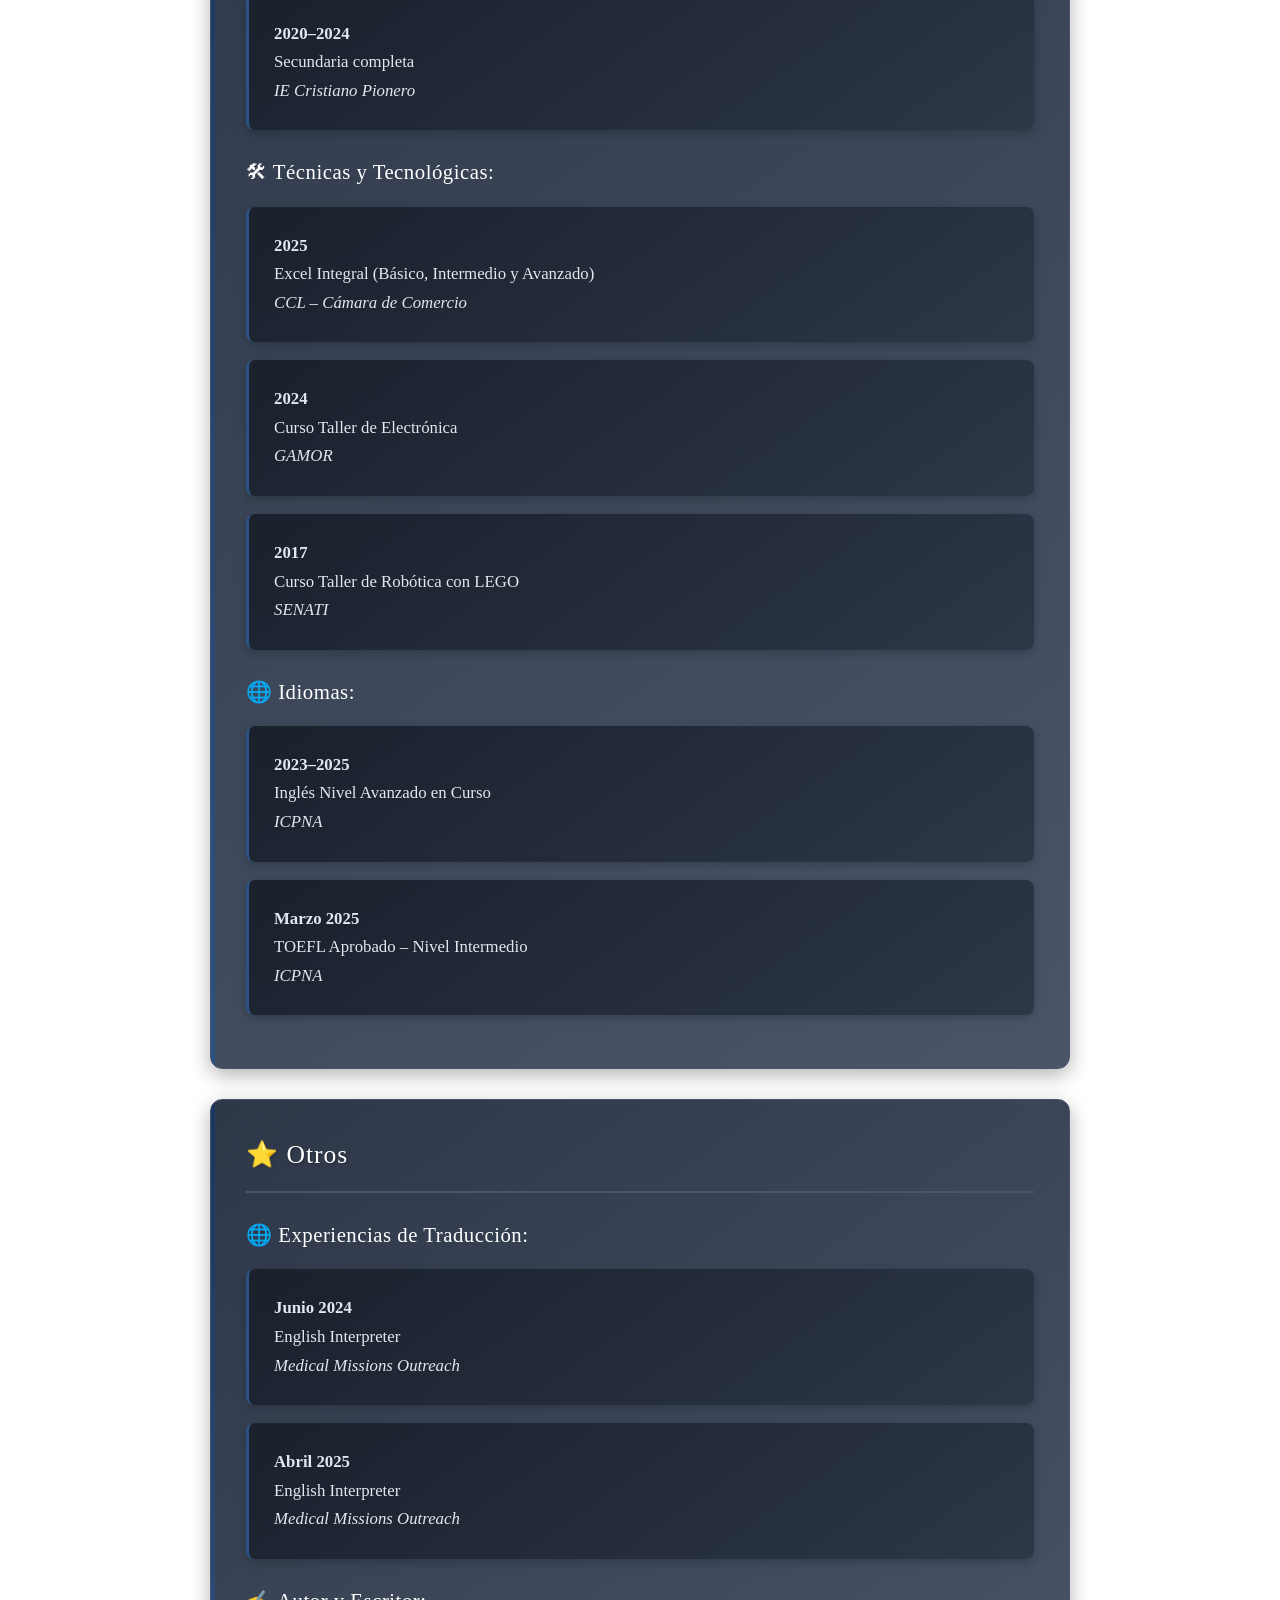
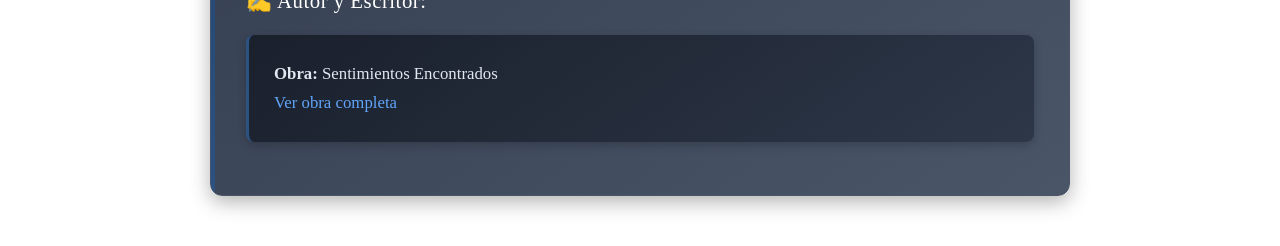
==== commit b4342174: "Actualización del CV" ====
--- a/templates/index.html
+++ b/templates/index.html
@@ -182,9 +182,6 @@
       box-shadow: 0 3px 10px rgba(0,0,0,0.2);
       font-size: 1.05em;
       line-height: 1.7;
-      display: flex;
-      align-items: flex-start;
-      gap: 15px;
     }
 
     li:hover {
@@ -192,34 +189,6 @@
       transform: translateX(8px);
       border-left-color: #3182ce;
       box-shadow: 0 5px 15px rgba(0,0,0,0.3);
-    }
-
-    /* ===== ÁREA DE IMAGEN ===== */
-    .image-placeholder {
-      min-width: 80px;
-      width: 80px;
-      height: 80px;
-      background: linear-gradient(145deg, #4a5568, #2d3748);
-      border: 2px dashed #cbd5e0;
-      border-radius: 8px;
-      display: flex;
-      align-items: center;
-      justify-content: center;
-      flex-shrink: 0;
-      color: #a0aec0;
-      font-size: 12px;
-      text-align: center;
-      font-style: italic;
-      transition: all 0.3s ease;
-    }
-
-    .image-placeholder:hover {
-      background: linear-gradient(145deg, #718096, #4a5568);
-      border-color: #e2e8f0;
-    }
-
-    .content-text {
-      flex: 1;
     }
 
     /* ===== PÁRRAFOS ===== */
@@ -301,14 +270,7 @@
       }
 
       li {
-        flex-direction: column;
-        text-align: center;
-      }
-
-      .image-placeholder {
-        width: 60px;
-        height: 60px;
-        align-self: center;
+        padding: 15px;
       }
     }
 
@@ -323,11 +285,6 @@
       
       li {
         padding: 15px;
-      }
-
-      .image-placeholder {
-        width: 50px;
-        height: 50px;
       }
     }
 
@@ -364,12 +321,6 @@
         background: white;
         color: black;
         border-left-color: #333;
-      }
-
-      .image-placeholder {
-        border-color: #333;
-        background: white;
-        color: #666;
       }
     }
 
@@ -453,183 +404,6 @@
     <p>I am a Systems and Computer Engineering student with complementary training in English (TOEFL approved), electronics, robotics, and digital tools like advanced Excel. I am defined by my responsibility, leadership, and effective communication skills, which I have put into practice as a volunteer interpreter in international medical campaigns. Currently, I am exploring areas such as cybersecurity and the development of technological solutions, with the goal of contributing to projects with real impact.</p>
   </section>
 
-  <!-- Formación Académica -->
-  <section id="formacion-es" class="fade-in">
-    <h2>🔹 Formación Académica y Certificaciones</h2>
-    
-    <h3>🎓 Académica:</h3>
-    <ul>
-      <li>
-        <div class="image-placeholder">Imagen UTP</div>
-        <div class="content-text">
-          <strong>2025 – en curso</strong><br>
-          Ingeniería de Sistemas e Informática<br>
-          <em>UTP – Universidad Tecnológica del Perú</em>
-        </div>
-      </li>
-      <li>
-        <div class="image-placeholder">Imagen IE</div>
-        <div class="content-text">
-          <strong>2020–2024</strong><br>
-          Secundaria completa<br>
-          <em>IE Cristiano Pionero</em>
-        </div>
-      </li>
-    </ul>
-
-    <h3>🛠 Técnicas y Tecnológicas:</h3>
-    <ul>
-      <li>
-        <div class="image-placeholder">Imagen CCL</div>
-        <div class="content-text">
-          <strong>2025</strong><br>
-          Excel Integral (Básico, Intermedio y Avanzado)<br>
-          <em>CCL – Cámara de Comercio</em>
-        </div>
-      </li>
-      <li>
-        <div class="image-placeholder">Imagen GAMOR</div>
-        <div class="content-text">
-          <strong>2024</strong><br>
-          Curso Taller de Electrónica<br>
-          <em>GAMOR</em>
-        </div>
-      </li>
-      <li>
-        <div class="image-placeholder">Imagen SENATI</div>
-        <div class="content-text">
-          <strong>2017</strong><br>
-          Curso Taller de Robótica con LEGO<br>
-          <em>SENATI</em>
-        </div>
-      </li>
-    </ul>
-
-    <h3>🌐 Idiomas y Voluntariado Internacional:</h3>
-    <ul>
-      <li>
-        <div class="image-placeholder">Imagen ICPNA</div>
-        <div class="content-text">
-          <strong>2023–2025</strong><br>
-          Inglés Nivel Avanzado en Curso<br>
-          <em>ICPNA</em>
-        </div>
-      </li>
-      <li>
-        <div class="image-placeholder">Imagen TOEFL</div>
-        <div class="content-text">
-          <strong>Marzo 2025</strong><br>
-          TOEFL Aprobado – Nivel Intermedio<br>
-          <em>ICPNA</em>
-        </div>
-      </li>
-      <li>
-        <div class="image-placeholder">Imagen MMO</div>
-        <div class="content-text">
-          <strong>Junio 2024</strong><br>
-          English Interpreter<br>
-          <em>Medical Missions Outreach</em>
-        </div>
-      </li>
-      <li>
-        <div class="image-placeholder">Imagen MMO</div>
-        <div class="content-text">
-          <strong>Abril 2025</strong><br>
-          English Interpreter<br>
-          <em>Medical Missions Outreach</em>
-        </div>
-      </li>
-    </ul>
-  </section>
-
-  <section id="formacion-en" style="display:none;" class="fade-in">
-    <h2>🔹 Academic Background and Certifications</h2>
-    
-    <h3>🎓 Academic:</h3>
-    <ul>
-      <li>
-        <div class="image-placeholder">UTP Image</div>
-        <div class="content-text">
-          <strong>2025 – ongoing</strong><br>
-          Systems and Computer Engineering<br>
-          <em>UTP – Universidad Tecnológica del Perú</em>
-        </div>
-      </li>
-      <li>
-        <div class="image-placeholder">IE Image</div>
-        <div class="content-text">
-          <strong>2020–2024</strong><br>
-          Complete High School<br>
-          <em>IE Cristiano Pionero</em>
-        </div>
-      </li>
-    </ul>
-
-    <h3>🛠 Technical and Technological:</h3>
-    <ul>
-      <li>
-        <div class="image-placeholder">CCL Image</div>
-        <div class="content-text">
-          <strong>2025</strong><br>
-          Comprehensive Excel (Basic, Intermediate and Advanced)<br>
-          <em>CCL – Chamber of Commerce</em>
-        </div>
-      </li>
-      <li>
-        <div class="image-placeholder">GAMOR Image</div>
-        <div class="content-text">
-          <strong>2024</strong><br>
-          Electronics Workshop Course<br>
-          <em>GAMOR</em>
-        </div>
-      </li>
-      <li>
-        <div class="image-placeholder">SENATI Image</div>
-        <div class="content-text">
-          <strong>2017</strong><br>
-          LEGO Robotics Workshop Course<br>
-          <em>SENATI</em>
-        </div>
-      </li>
-    </ul>
-
-    <h3>🌐 Languages and International Volunteering:</h3>
-    <ul>
-      <li>
-        <div class="image-placeholder">ICPNA Image</div>
-        <div class="content-text">
-          <strong>2023–2025</strong><br>
-          Advanced English Level in Progress<br>
-          <em>ICPNA</em>
-        </div>
-      </li>
-      <li>
-        <div class="image-placeholder">TOEFL Image</div>
-        <div class="content-text">
-          <strong>March 2025</strong><br>
-          TOEFL Approved – Intermediate Level<br>
-          <em>ICPNA</em>
-        </div>
-      </li>
-      <li>
-        <div class="image-placeholder">MMO Image</div>
-        <div class="content-text">
-          <strong>June 2024</strong><br>
-          English Interpreter<br>
-          <em>Medical Missions Outreach</em>
-        </div>
-      </li>
-      <li>
-        <div class="image-placeholder">MMO Image</div>
-        <div class="content-text">
-          <strong>April 2025</strong><br>
-          English Interpreter<br>
-          <em>Medical Missions Outreach</em>
-        </div>
-      </li>
-    </ul>
-  </section>
-
   <!-- Contacto -->
   <section id="contacto-es" class="fade-in">
     <h2>🔹 Contacto Profesional</h2>
@@ -646,6 +420,162 @@
     <p>🔗 <strong>LinkedIn:</strong> <a href="http://www.linkedin.com/in/joseantonio-gonzales" target="_blank">linkedin.com/in/joseantonio-gonzales</a></p>
   </section>
 
+  <!-- Formación Académica -->
+  <section id="formacion-es" class="fade-in">
+    <h2>🔹 Formación Académica y Certificaciones</h2>
+    
+    <h3>🎓 Académica:</h3>
+    <ul>
+      <li>
+        <strong>2025 – en curso</strong><br>
+        Ingeniería de Sistemas e Informática<br>
+        <em>UTP – Universidad Tecnológica del Perú</em>
+      </li>
+      <li>
+        <strong>2020–2024</strong><br>
+        Secundaria completa<br>
+        <em>IE Cristiano Pionero</em>
+      </li>
+    </ul>
+
+    <h3>🛠 Técnicas y Tecnológicas:</h3>
+    <ul>
+      <li>
+        <strong>2025</strong><br>
+        Excel Integral (Básico, Intermedio y Avanzado)<br>
+        <em>CCL – Cámara de Comercio</em>
+      </li>
+      <li>
+        <strong>2024</strong><br>
+        Curso Taller de Electrónica<br>
+        <em>GAMOR</em>
+      </li>
+      <li>
+        <strong>2017</strong><br>
+        Curso Taller de Robótica con LEGO<br>
+        <em>SENATI</em>
+      </li>
+    </ul>
+
+    <h3>🌐 Idiomas:</h3>
+    <ul>
+      <li>
+        <strong>2023–2025</strong><br>
+        Inglés Nivel Avanzado en Curso<br>
+        <em>ICPNA</em>
+      </li>
+      <li>
+        <strong>Marzo 2025</strong><br>
+        TOEFL Aprobado – Nivel Intermedio<br>
+        <em>ICPNA</em>
+      </li>
+    </ul>
+  </section>
+
+  <section id="formacion-en" style="display:none;" class="fade-in">
+    <h2>🔹 Academic Background and Certifications</h2>
+    
+    <h3>🎓 Academic:</h3>
+    <ul>
+      <li>
+        <strong>2025 – ongoing</strong><br>
+        Systems and Computer Engineering<br>
+        <em>UTP – Universidad Tecnológica del Perú</em>
+      </li>
+      <li>
+        <strong>2020–2024</strong><br>
+        Complete High School<br>
+        <em>IE Cristiano Pionero</em>
+      </li>
+    </ul>
+
+    <h3>🛠 Technical and Technological:</h3>
+    <ul>
+      <li>
+        <strong>2025</strong><br>
+        Comprehensive Excel (Basic, Intermediate and Advanced)<br>
+        <em>CCL – Chamber of Commerce</em>
+      </li>
+      <li>
+        <strong>2024</strong><br>
+        Electronics Workshop Course<br>
+        <em>GAMOR</em>
+      </li>
+      <li>
+        <strong>2017</strong><br>
+        LEGO Robotics Workshop Course<br>
+        <em>SENATI</em>
+      </li>
+    </ul>
+
+    <h3>🌐 Languages:</h3>
+    <ul>
+      <li>
+        <strong>2023–2025</strong><br>
+        Advanced English Level in Progress<br>
+        <em>ICPNA</em>
+      </li>
+      <li>
+        <strong>March 2025</strong><br>
+        TOEFL Approved – Intermediate Level<br>
+        <em>ICPNA</em>
+      </li>
+    </ul>
+  </section>
+
+  <!-- Otros (ahora después de Formación) -->
+  <section id="otros-es" class="fade-in">
+    <h2>⭐ Otros</h2>
+    
+    <h3>🌐 Experiencias de Traducción:</h3>
+    <ul>
+      <li>
+        <strong>Junio 2024</strong><br>
+        English Interpreter<br>
+        <em>Medical Missions Outreach</em>
+      </li>
+      <li>
+        <strong>Abril 2025</strong><br>
+        English Interpreter<br>
+        <em>Medical Missions Outreach</em>
+      </li>
+    </ul>
+
+    <h3>✍️ Autor y Escritor:</h3>
+    <ul>
+      <li>
+        <strong>Obra:</strong> Sentimientos Encontrados<br>
+        <a href="https://www.webnovel.com/book/el-valor-de-la-vida_32418336908687505" target="_blank">Ver obra completa</a>
+      </li>
+    </ul>
+  </section>
+
+  <section id="otros-en" style="display:none;" class="fade-in">
+    <h2>⭐ Others</h2>
+    
+    <h3>🌐 Translation Experiences:</h3>
+    <ul>
+      <li>
+        <strong>June 2024</strong><br>
+        English Interpreter<br>
+        <em>Medical Missions Outreach</em>
+      </li>
+      <li>
+        <strong>April 2025</strong><br>
+        English Interpreter<br>
+        <em>Medical Missions Outreach</em>
+      </li>
+    </ul>
+
+    <h3>✍️ Author and Writer:</h3>
+    <ul>
+      <li>
+        <strong>Work:</strong> Feelings Found<br>
+        <a href="https://www.webnovel.com/book/feelings-found_32993891508542905" target="_blank">View complete work</a>
+      </li>
+    </ul>
+  </section>
+
   <script>
     const btnLang = document.getElementById('btn-lang');
     btnLang.addEventListener('click', () => {
@@ -653,14 +583,16 @@
 
       // Toggle display of Spanish sections
       document.getElementById('perfil-es').style.display = isSpanish ? 'none' : 'block';
+      document.getElementById('contacto-es').style.display = isSpanish ? 'none' : 'block';
       document.getElementById('formacion-es').style.display = isSpanish ? 'none' : 'block';
-      document.getElementById('contacto-es').style.display = isSpanish ? 'none' : 'block';
+      document.getElementById('otros-es').style.display = isSpanish ? 'none' : 'block';
       document.getElementById('cv-title-es').style.display = isSpanish ? 'none' : 'block';
 
       // Toggle display of English sections
       document.getElementById('perfil-en').style.display = isSpanish ? 'block' : 'none';
+      document.getElementById('contacto-en').style.display = isSpanish ? 'block' : 'none';
       document.getElementById('formacion-en').style.display = isSpanish ? 'block' : 'none';
-      document.getElementById('contacto-en').style.display = isSpanish ? 'block' : 'none';
+      document.getElementById('otros-en').style.display = isSpanish ? 'block' : 'none';
       document.getElementById('cv-title-en').style.display = isSpanish ? 'block' : 'none';
 
       // Change button text
@@ -668,8 +600,8 @@
 
       // Add fade-in animation to newly shown sections
       const sections = isSpanish ? 
-        ['perfil-en', 'formacion-en', 'contacto-en'] : 
-        ['perfil-es', 'formacion-es', 'contacto-es'];
+        ['perfil-en', 'contacto-en', 'formacion-en', 'otros-en'] : 
+        ['perfil-es', 'contacto-es', 'formacion-es', 'otros-es'];
       
       sections.forEach(id => {
         const element = document.getElementById(id);
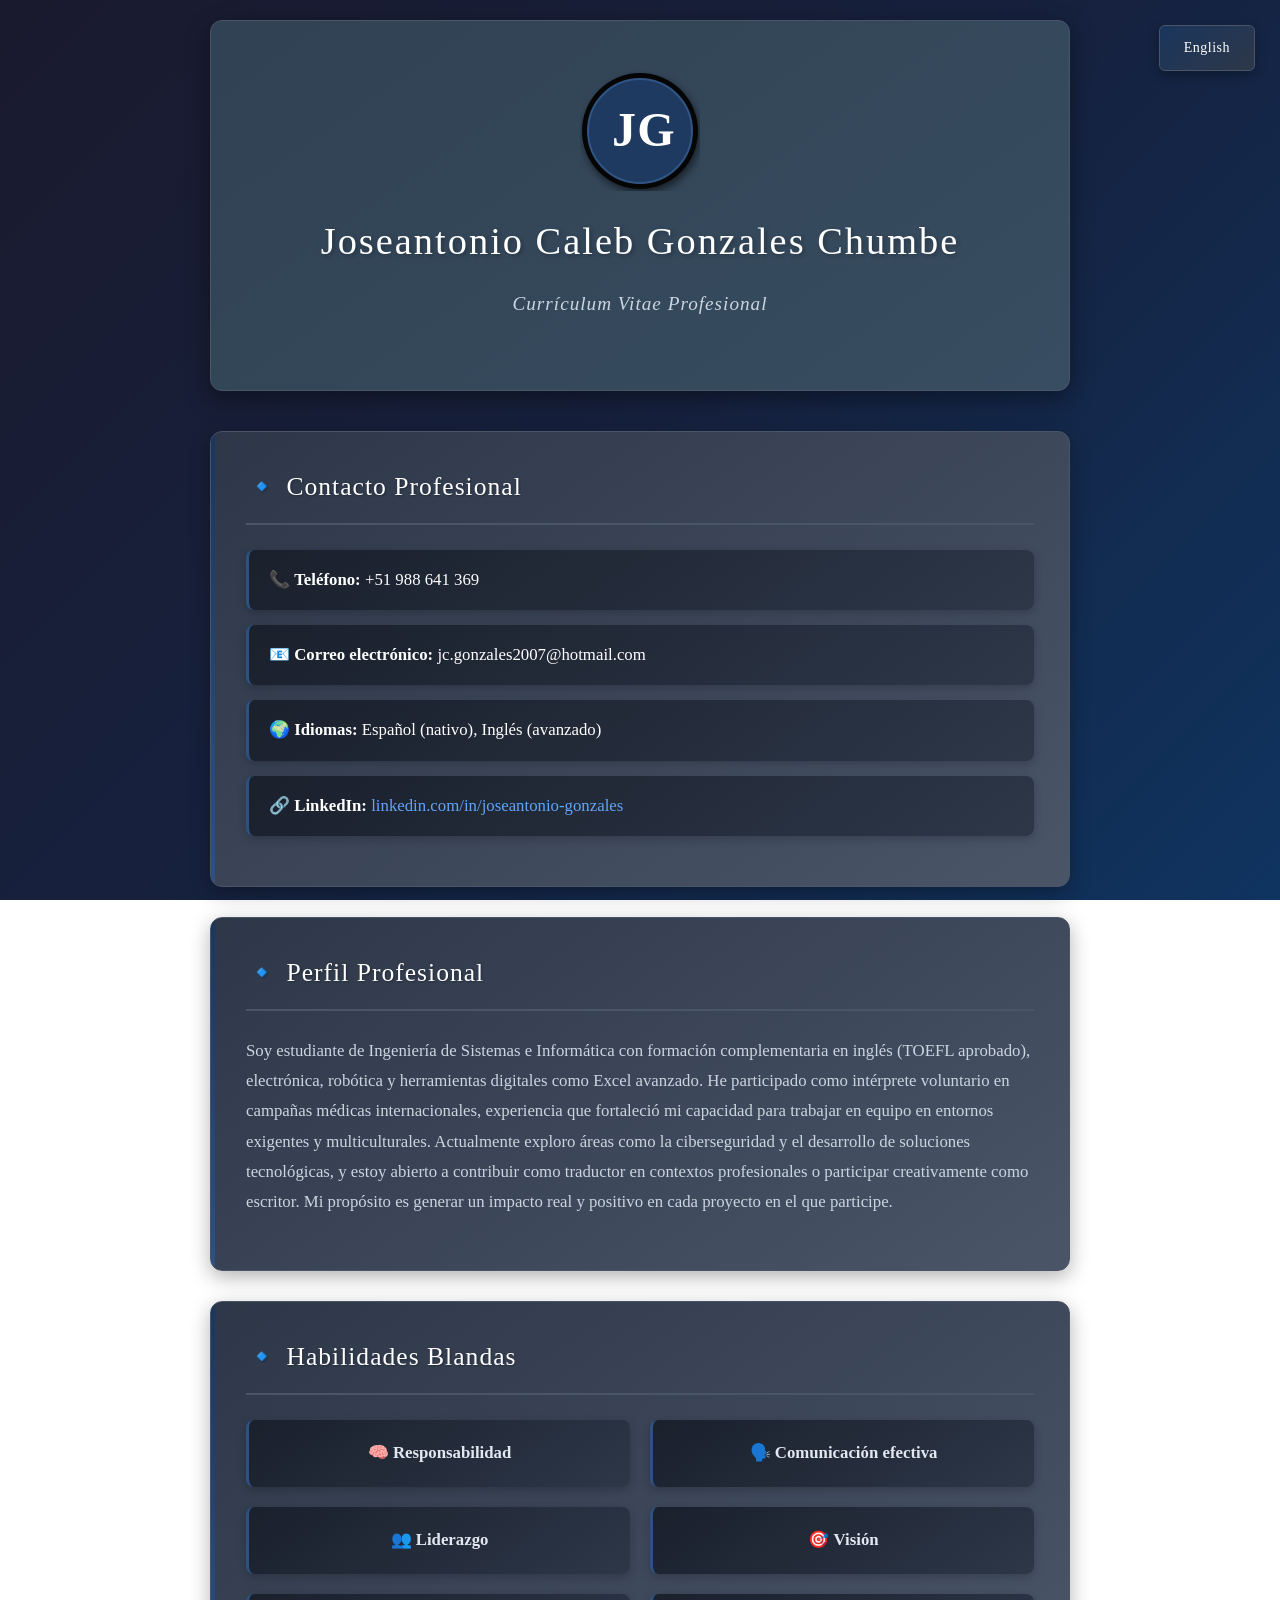
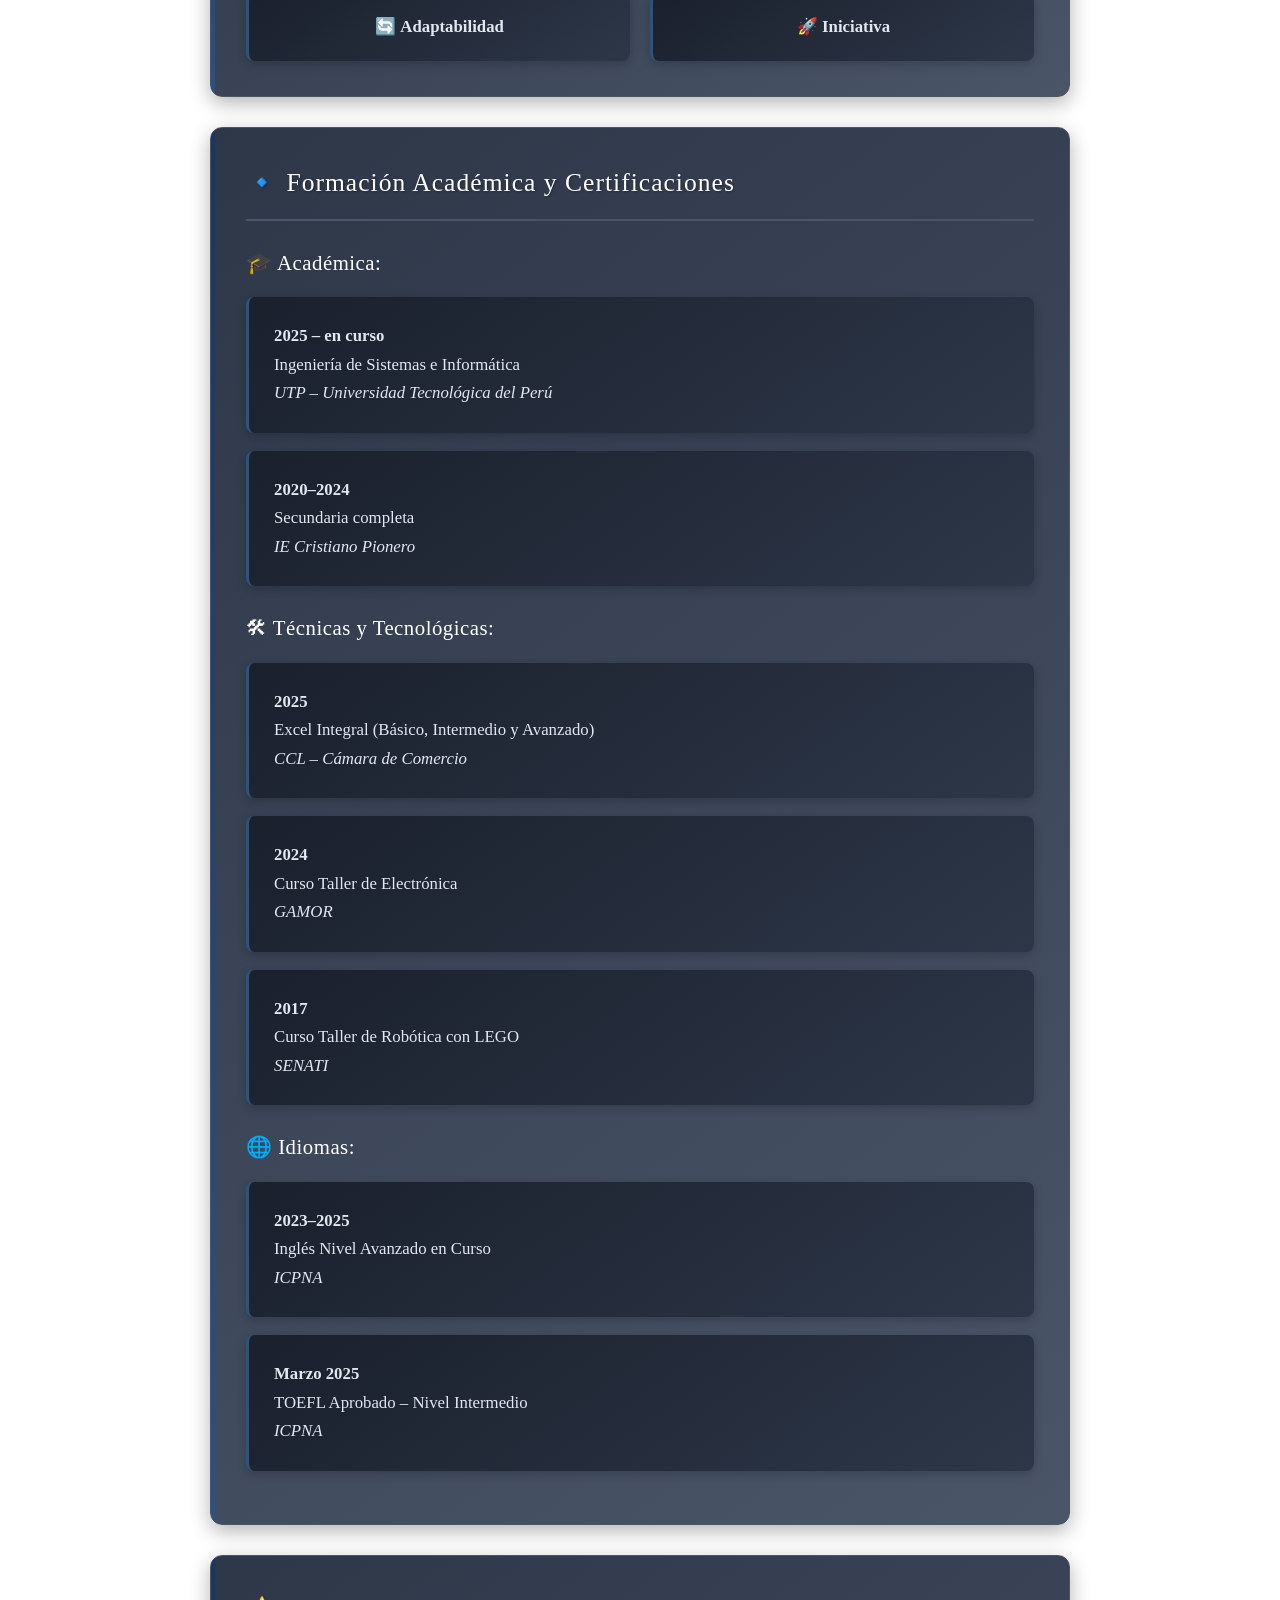
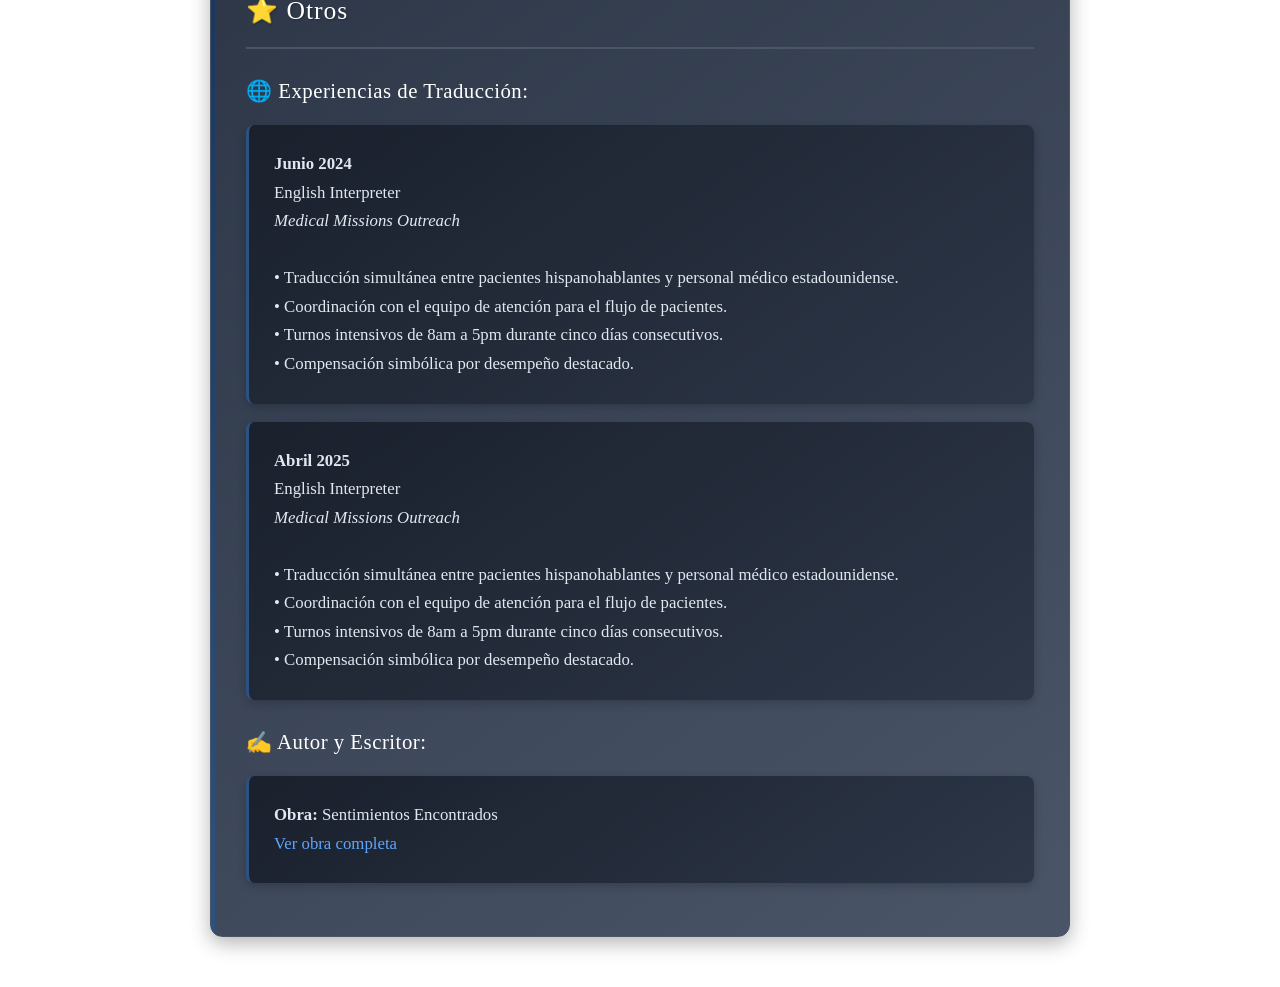
==== commit 1235eff9: "Actualización del CV" ====
--- a/templates/index.html
+++ b/templates/index.html
@@ -191,6 +191,34 @@
       box-shadow: 0 5px 15px rgba(0,0,0,0.3);
     }
 
+    /* ===== HABILIDADES BLANDAS ===== */
+    .soft-skills-grid {
+      display: grid;
+      grid-template-columns: repeat(auto-fit, minmax(250px, 1fr));
+      gap: 20px;
+      margin-top: 20px;
+    }
+
+    .skill-item {
+      background: linear-gradient(145deg, #1a202c, #2d3748);
+      color: #e2e8f0;
+      padding: 20px;
+      border-radius: 8px;
+      border-left: 3px solid #2c5282;
+      transition: all 0.3s ease;
+      box-shadow: 0 3px 10px rgba(0,0,0,0.2);
+      font-size: 1.05em;
+      text-align: center;
+      font-weight: 500;
+    }
+
+    .skill-item:hover {
+      background: linear-gradient(145deg, #2d3748, #374151);
+      transform: translateY(-5px);
+      border-left-color: #3182ce;
+      box-shadow: 0 5px 15px rgba(0,0,0,0.3);
+    }
+
     /* ===== PÁRRAFOS ===== */
     p {
       margin: 18px 0;
@@ -272,6 +300,11 @@
       li {
         padding: 15px;
       }
+
+      .soft-skills-grid {
+        grid-template-columns: 1fr;
+        gap: 15px;
+      }
     }
 
     @media (max-width: 480px) {
@@ -317,7 +350,7 @@
         color: black;
       }
 
-      li {
+      li, .skill-item {
         background: white;
         color: black;
         border-left-color: #333;
@@ -394,16 +427,6 @@
 
   <button id="btn-lang">English</button>
 
-  <!-- Perfil -->
-  <section id="perfil-es" class="fade-in">
-    <h2>🔹 Perfil Profesional</h2>
-    <p>Soy estudiante de Ingeniería de Sistemas e Informática con una formación complementaria en inglés (TOEFL aprobado), electrónica, robótica y herramientas digitales como Excel avanzado. Me defino por mi responsabilidad, liderazgo y comunicación efectiva, habilidades que he puesto en práctica como intérprete voluntario en campañas médicas internacionales. Actualmente me encuentro explorando áreas como la ciberseguridad y el desarrollo de soluciones tecnológicas, con el objetivo de contribuir a proyectos con impacto real.</p>
-  </section>
-  <section id="perfil-en" style="display:none;" class="fade-in">
-    <h2>🔹 Professional Profile</h2>
-    <p>I am a Systems and Computer Engineering student with complementary training in English (TOEFL approved), electronics, robotics, and digital tools like advanced Excel. I am defined by my responsibility, leadership, and effective communication skills, which I have put into practice as a volunteer interpreter in international medical campaigns. Currently, I am exploring areas such as cybersecurity and the development of technological solutions, with the goal of contributing to projects with real impact.</p>
-  </section>
-
   <!-- Contacto -->
   <section id="contacto-es" class="fade-in">
     <h2>🔹 Contacto Profesional</h2>
@@ -420,6 +443,40 @@
     <p>🔗 <strong>LinkedIn:</strong> <a href="http://www.linkedin.com/in/joseantonio-gonzales" target="_blank">linkedin.com/in/joseantonio-gonzales</a></p>
   </section>
 
+  <!-- Perfil -->
+  <section id="perfil-es" class="fade-in">
+    <h2>🔹 Perfil Profesional</h2>
+    <p>Soy estudiante de Ingeniería de Sistemas e Informática con formación complementaria en inglés (TOEFL aprobado), electrónica, robótica y herramientas digitales como Excel avanzado. He participado como intérprete voluntario en campañas médicas internacionales, experiencia que fortaleció mi capacidad para trabajar en equipo en entornos exigentes y multiculturales. Actualmente exploro áreas como la ciberseguridad y el desarrollo de soluciones tecnológicas, y estoy abierto a contribuir como traductor en contextos profesionales o participar creativamente como escritor. Mi propósito es generar un impacto real y positivo en cada proyecto en el que participe.</p>
+  </section>
+  <section id="perfil-en" style="display:none;" class="fade-in">
+    <h2>🔹 Professional Profile</h2>
+    <p>I am a Systems and Computer Engineering student with complementary training in English (TOEFL approved), electronics, robotics, and digital tools like advanced Excel. I have participated as a volunteer interpreter in international medical campaigns, an experience that strengthened my ability to work in teams in demanding and multicultural environments. Currently, I am exploring areas such as cybersecurity and the development of technological solutions, and I am open to contributing as a translator in professional contexts or participating creatively as a writer. My purpose is to generate a real and positive impact in every project I participate in.</p>
+  </section>
+
+  <!-- Habilidades Blandas -->
+  <section id="habilidades-es" class="fade-in">
+    <h2>🔹 Habilidades Blandas</h2>
+    <div class="soft-skills-grid">
+      <div class="skill-item">🧠 <strong>Responsabilidad</strong></div>
+      <div class="skill-item">🗣️ <strong>Comunicación efectiva</strong></div>
+      <div class="skill-item">👥 <strong>Liderazgo</strong></div>
+      <div class="skill-item">🎯 <strong>Visión</strong></div>
+      <div class="skill-item">🔄 <strong>Adaptabilidad</strong></div>
+      <div class="skill-item">🚀 <strong>Iniciativa</strong></div>
+    </div>
+  </section>
+  <section id="habilidades-en" style="display:none;" class="fade-in">
+    <h2>🔹 Soft Skills</h2>
+    <div class="soft-skills-grid">
+      <div class="skill-item">🧠 <strong>Responsibility</strong></div>
+      <div class="skill-item">🗣️ <strong>Effective communication</strong></div>
+      <div class="skill-item">👥 <strong>Leadership</strong></div>
+      <div class="skill-item">🎯 <strong>Vision</strong></div>
+      <div class="skill-item">🔄 <strong>Adaptability</strong></div>
+      <div class="skill-item">🚀 <strong>Initiative</strong></div>
+    </div>
+  </section>
+
   <!-- Formación Académica -->
   <section id="formacion-es" class="fade-in">
     <h2>🔹 Formación Académica y Certificaciones</h2>
@@ -523,7 +580,7 @@
     </ul>
   </section>
 
-  <!-- Otros (ahora después de Formación) -->
+  <!-- Otros -->
   <section id="otros-es" class="fade-in">
     <h2>⭐ Otros</h2>
     
@@ -532,12 +589,20 @@
       <li>
         <strong>Junio 2024</strong><br>
         English Interpreter<br>
-        <em>Medical Missions Outreach</em>
+        <em>Medical Missions Outreach</em><br><br>
+        • Traducción simultánea entre pacientes hispanohablantes y personal médico estadounidense.<br>
+        • Coordinación con el equipo de atención para el flujo de pacientes.<br>
+        • Turnos intensivos de 8am a 5pm durante cinco días consecutivos.<br>
+        • Compensación simbólica por desempeño destacado.
       </li>
       <li>
         <strong>Abril 2025</strong><br>
         English Interpreter<br>
-        <em>Medical Missions Outreach</em>
+        <em>Medical Missions Outreach</em><br><br>
+        • Traducción simultánea entre pacientes hispanohablantes y personal médico estadounidense.<br>
+        • Coordinación con el equipo de atención para el flujo de pacientes.<br>
+        • Turnos intensivos de 8am a 5pm durante cinco días consecutivos.<br>
+        • Compensación simbólica por desempeño destacado.
       </li>
     </ul>
 
@@ -558,12 +623,20 @@
       <li>
         <strong>June 2024</strong><br>
         English Interpreter<br>
-        <em>Medical Missions Outreach</em>
+        <em>Medical Missions Outreach</em><br><br>
+        • Simultaneous translation between Spanish-speaking patients and American medical staff.<br>
+        • Coordination with the care team for patient flow.<br>
+        • Intensive shifts from 8am to 5pm for five consecutive days.<br>
+        • Symbolic compensation for outstanding performance.
       </li>
       <li>
         <strong>April 2025</strong><br>
         English Interpreter<br>
-        <em>Medical Missions Outreach</em>
+        <em>Medical Missions Outreach</em><br><br>
+        • Simultaneous translation between Spanish-speaking patients and American medical staff.<br>
+        • Coordination with the care team for patient flow.<br>
+        • Intensive shifts from 8am to 5pm for five consecutive days.<br>
+        • Symbolic compensation for outstanding performance.
       </li>
     </ul>
 
@@ -583,6 +656,7 @@
 
       // Toggle display of Spanish sections
       document.getElementById('perfil-es').style.display = isSpanish ? 'none' : 'block';
+      document.getElementById('habilidades-es').style.display = isSpanish ? 'none' : 'block';
       document.getElementById('contacto-es').style.display = isSpanish ? 'none' : 'block';
       document.getElementById('formacion-es').style.display = isSpanish ? 'none' : 'block';
       document.getElementById('otros-es').style.display = isSpanish ? 'none' : 'block';
@@ -590,8 +664,9 @@
 
       // Toggle display of English sections
       document.getElementById('perfil-en').style.display = isSpanish ? 'block' : 'none';
+      document.getElementById('habilidades-en').style.display = isSpanish ? 'block' : 'none';
       document.getElementById('contacto-en').style.display = isSpanish ? 'block' : 'none';
-      document.getElementById('formacion-en').style.display = isSpanish ? 'block' : 'none';
+  document.getElementById('formacion-en').style.display = isSpanish ? 'block' : 'none';
       document.getElementById('otros-en').style.display = isSpanish ? 'block' : 'none';
       document.getElementById('cv-title-en').style.display = isSpanish ? 'block' : 'none';
 
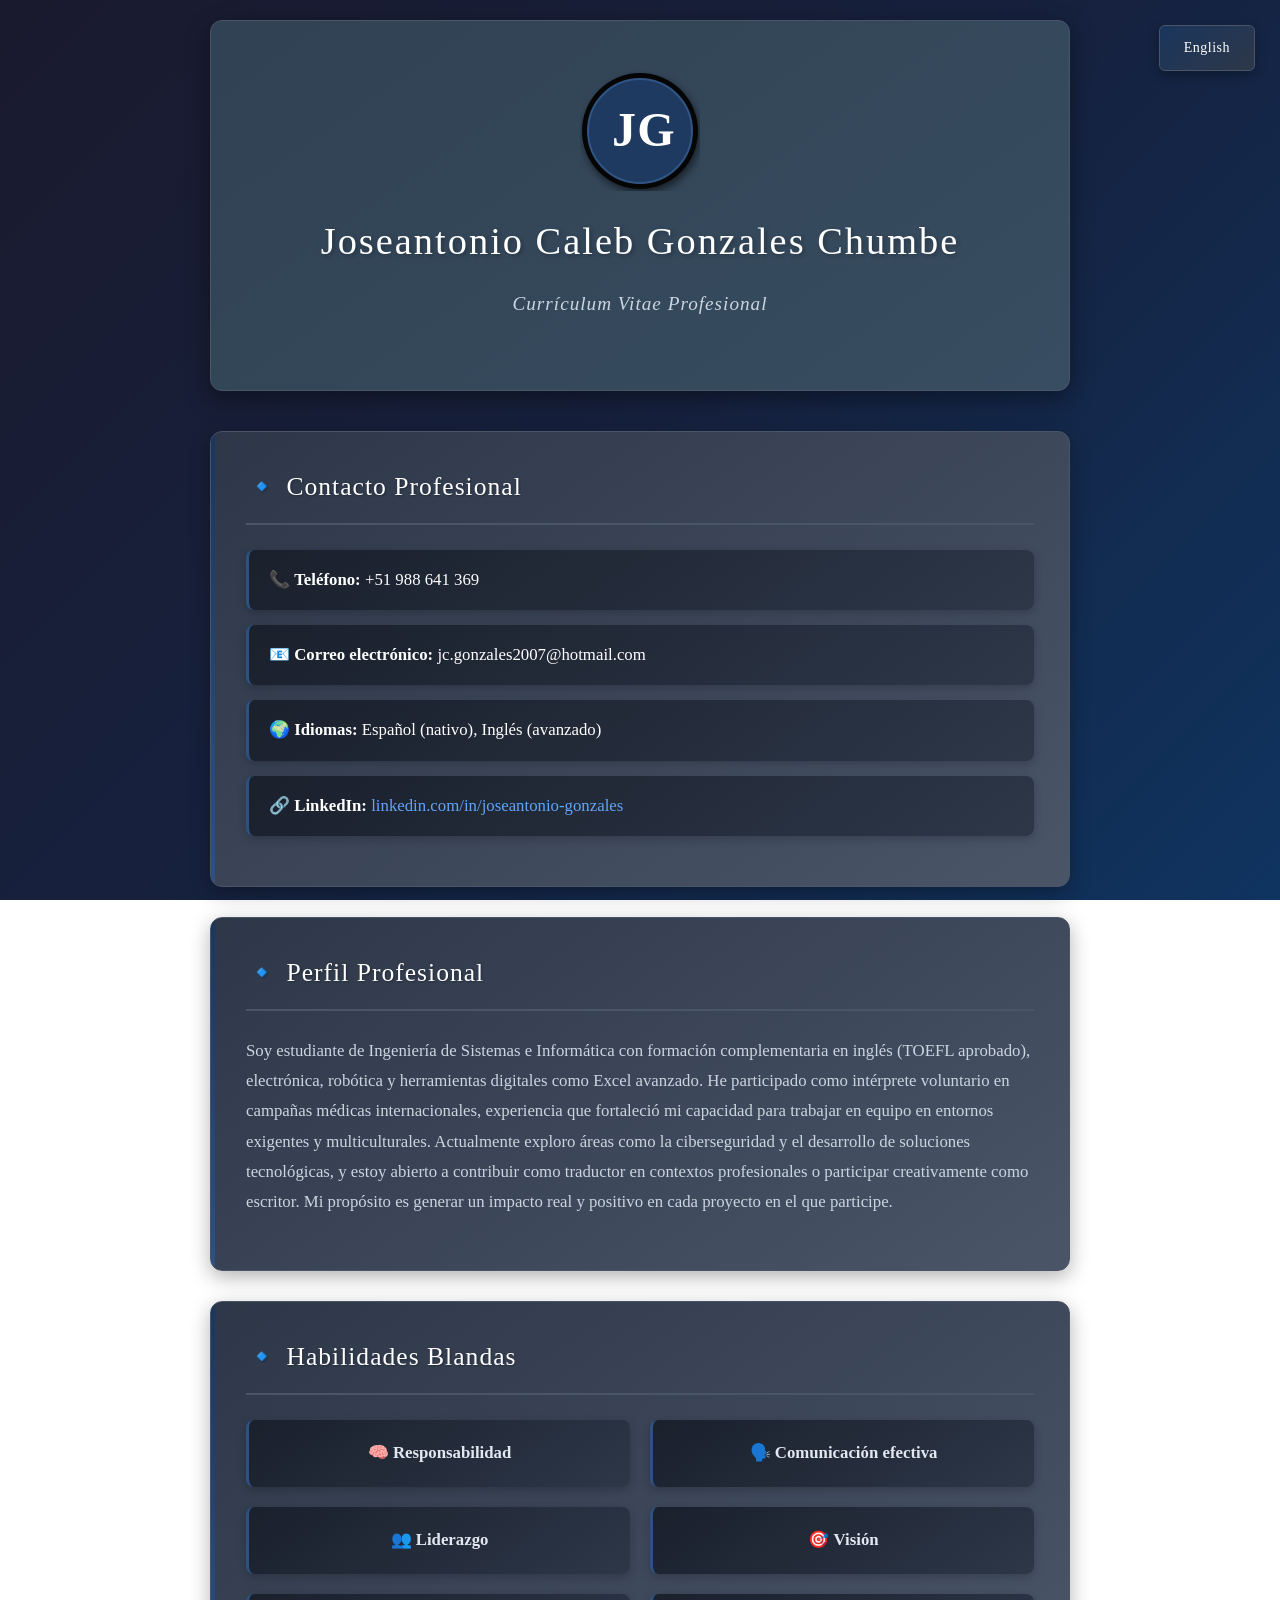
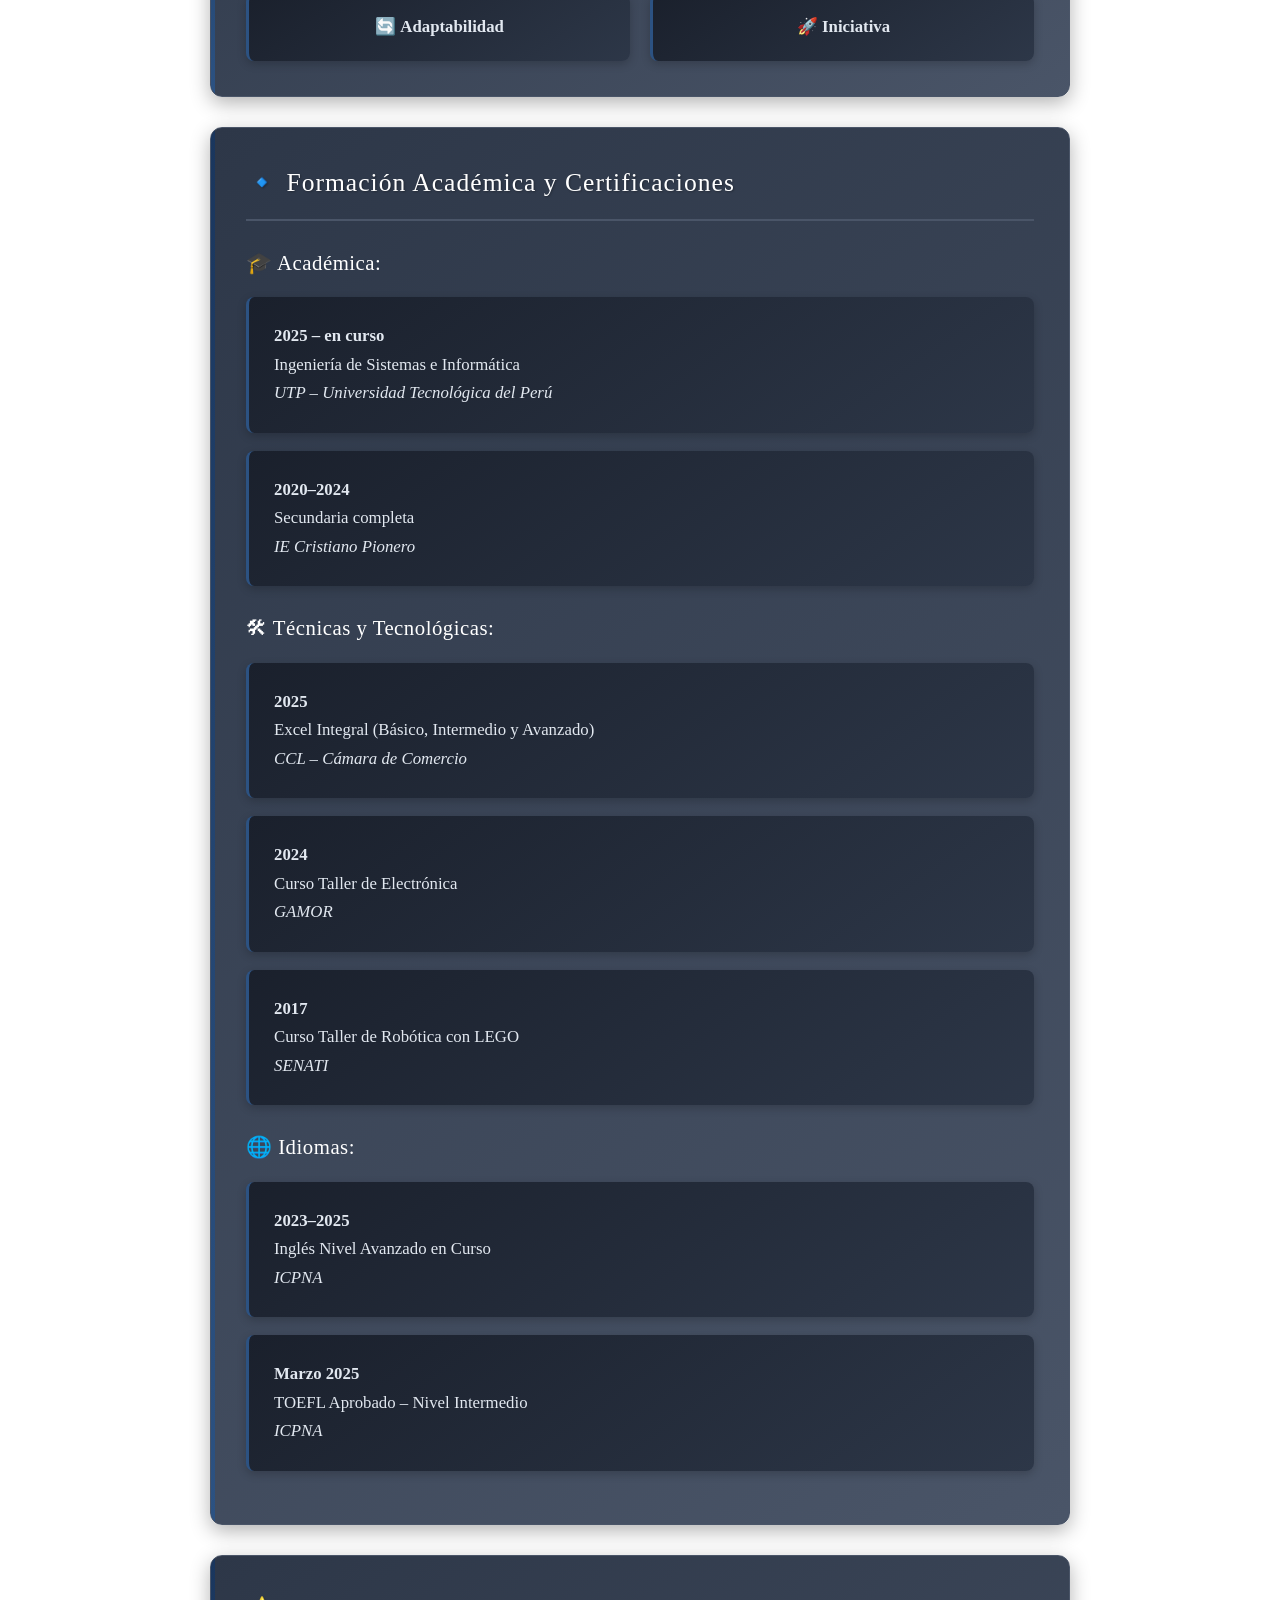
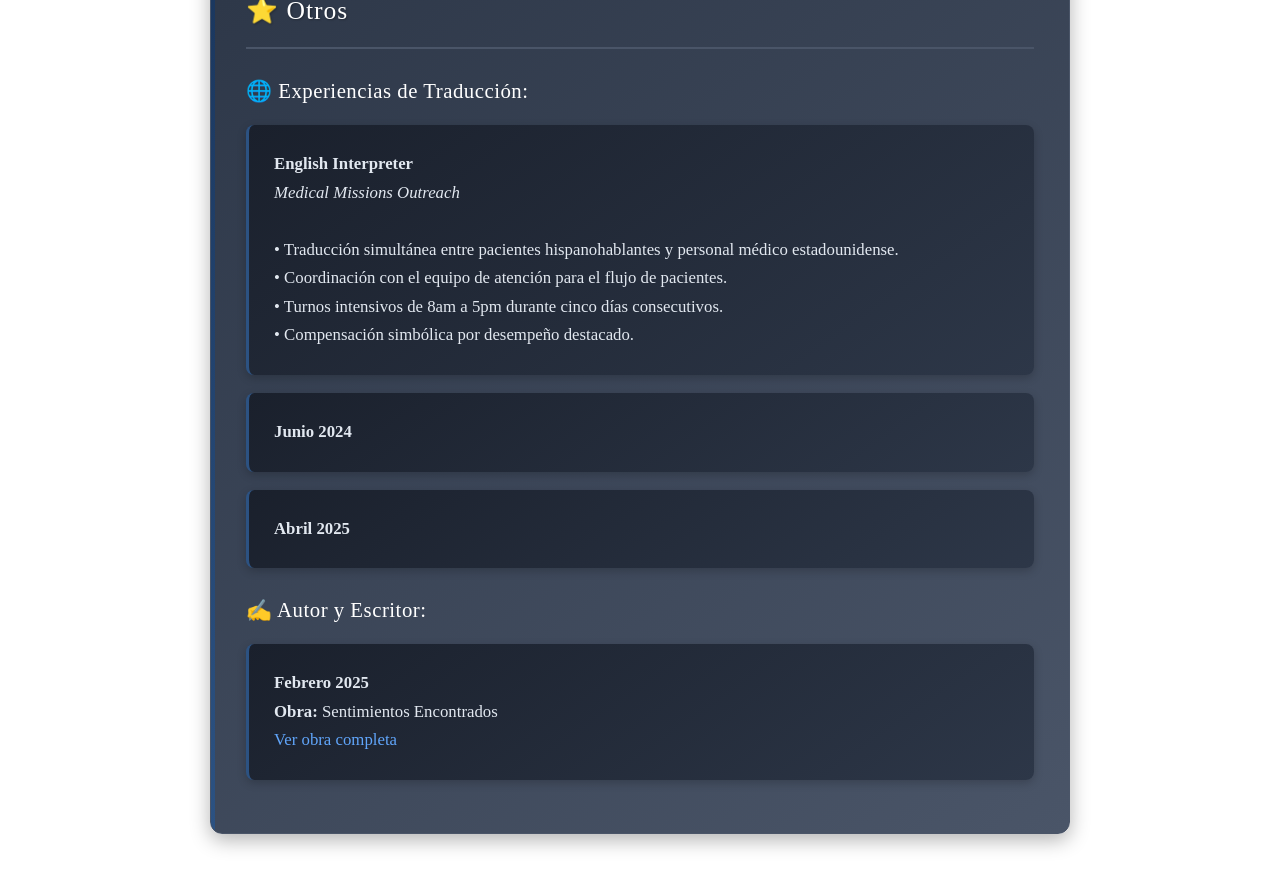
==== commit 45246583: "Actualización del CV" ====
--- a/templates/index.html
+++ b/templates/index.html
@@ -1,3 +1,4 @@
+
 <!DOCTYPE html>
 <html lang="es">
 <head>
@@ -587,8 +588,7 @@
     <h3>🌐 Experiencias de Traducción:</h3>
     <ul>
       <li>
-        <strong>Junio 2024</strong><br>
-        English Interpreter<br>
+        <strong>English Interpreter</strong><br>
         <em>Medical Missions Outreach</em><br><br>
         • Traducción simultánea entre pacientes hispanohablantes y personal médico estadounidense.<br>
         • Coordinación con el equipo de atención para el flujo de pacientes.<br>
@@ -596,19 +596,17 @@
         • Compensación simbólica por desempeño destacado.
       </li>
       <li>
-        <strong>Abril 2025</strong><br>
-        English Interpreter<br>
-        <em>Medical Missions Outreach</em><br><br>
-        • Traducción simultánea entre pacientes hispanohablantes y personal médico estadounidense.<br>
-        • Coordinación con el equipo de atención para el flujo de pacientes.<br>
-        • Turnos intensivos de 8am a 5pm durante cinco días consecutivos.<br>
-        • Compensación simbólica por desempeño destacado.
+        <strong>Junio 2024</strong>
+      </li>
+      <li>
+        <strong>Abril 2025</strong>
       </li>
     </ul>
 
     <h3>✍️ Autor y Escritor:</h3>
     <ul>
       <li>
+        <strong>Febrero 2025</strong><br>
         <strong>Obra:</strong> Sentimientos Encontrados<br>
         <a href="https://www.webnovel.com/book/el-valor-de-la-vida_32418336908687505" target="_blank">Ver obra completa</a>
       </li>
@@ -621,8 +619,7 @@
     <h3>🌐 Translation Experiences:</h3>
     <ul>
       <li>
-        <strong>June 2024</strong><br>
-        English Interpreter<br>
+        <strong>English Interpreter</strong><br>
         <em>Medical Missions Outreach</em><br><br>
         • Simultaneous translation between Spanish-speaking patients and American medical staff.<br>
         • Coordination with the care team for patient flow.<br>
@@ -630,19 +627,17 @@
         • Symbolic compensation for outstanding performance.
       </li>
       <li>
-        <strong>April 2025</strong><br>
-        English Interpreter<br>
-        <em>Medical Missions Outreach</em><br><br>
-        • Simultaneous translation between Spanish-speaking patients and American medical staff.<br>
-        • Coordination with the care team for patient flow.<br>
-        • Intensive shifts from 8am to 5pm for five consecutive days.<br>
-        • Symbolic compensation for outstanding performance.
+        <strong>June 2024</strong>
+      </li>
+      <li>
+        <strong>April 2025</strong>
       </li>
     </ul>
 
     <h3>✍️ Author and Writer:</h3>
     <ul>
       <li>
+        <strong>February 2025</strong><br>
         <strong>Work:</strong> Feelings Found<br>
         <a href="https://www.webnovel.com/book/feelings-found_32993891508542905" target="_blank">View complete work</a>
       </li>
@@ -666,7 +661,7 @@
       document.getElementById('perfil-en').style.display = isSpanish ? 'block' : 'none';
       document.getElementById('habilidades-en').style.display = isSpanish ? 'block' : 'none';
       document.getElementById('contacto-en').style.display = isSpanish ? 'block' : 'none';
-  document.getElementById('formacion-en').style.display = isSpanish ? 'block' : 'none';
+      document.getElementById('formacion-en').style.display = isSpanish ? 'block' : 'none';
       document.getElementById('otros-en').style.display = isSpanish ? 'block' : 'none';
       document.getElementById('cv-title-en').style.display = isSpanish ? 'block' : 'none';
 
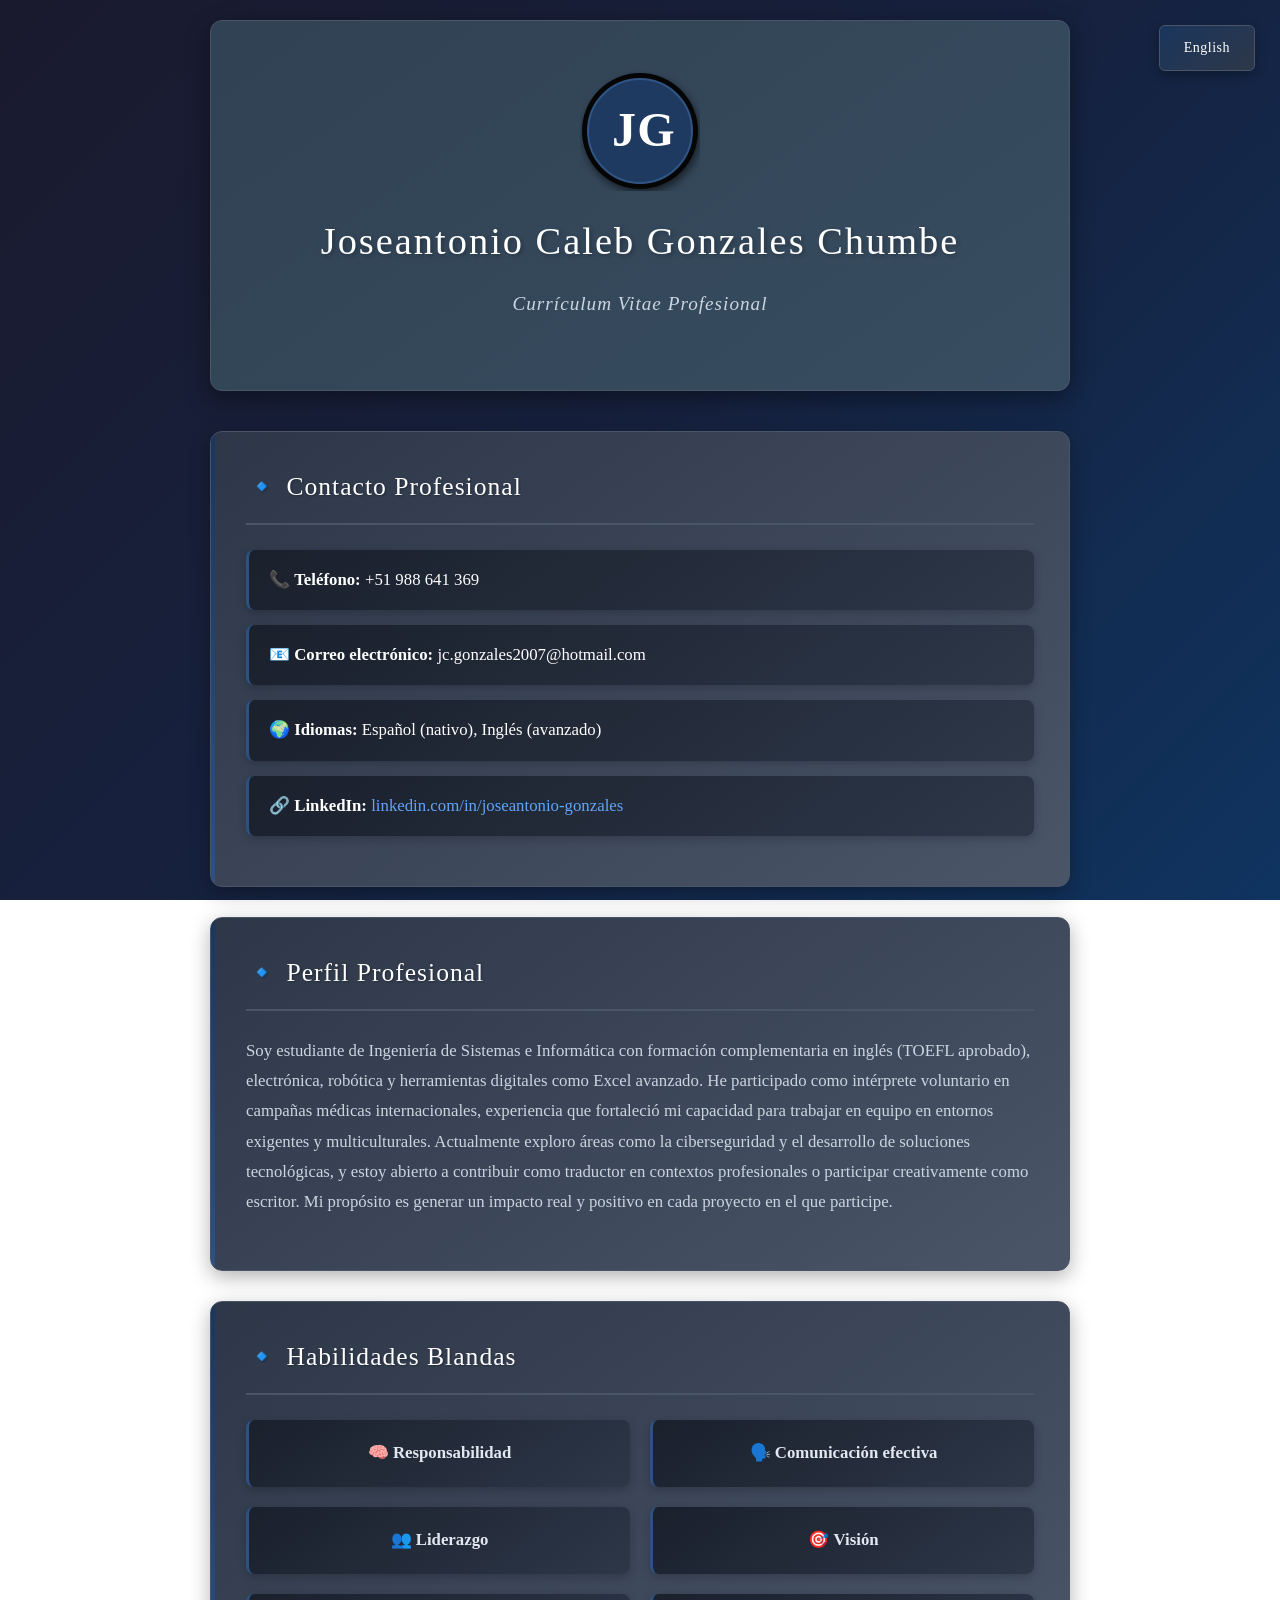
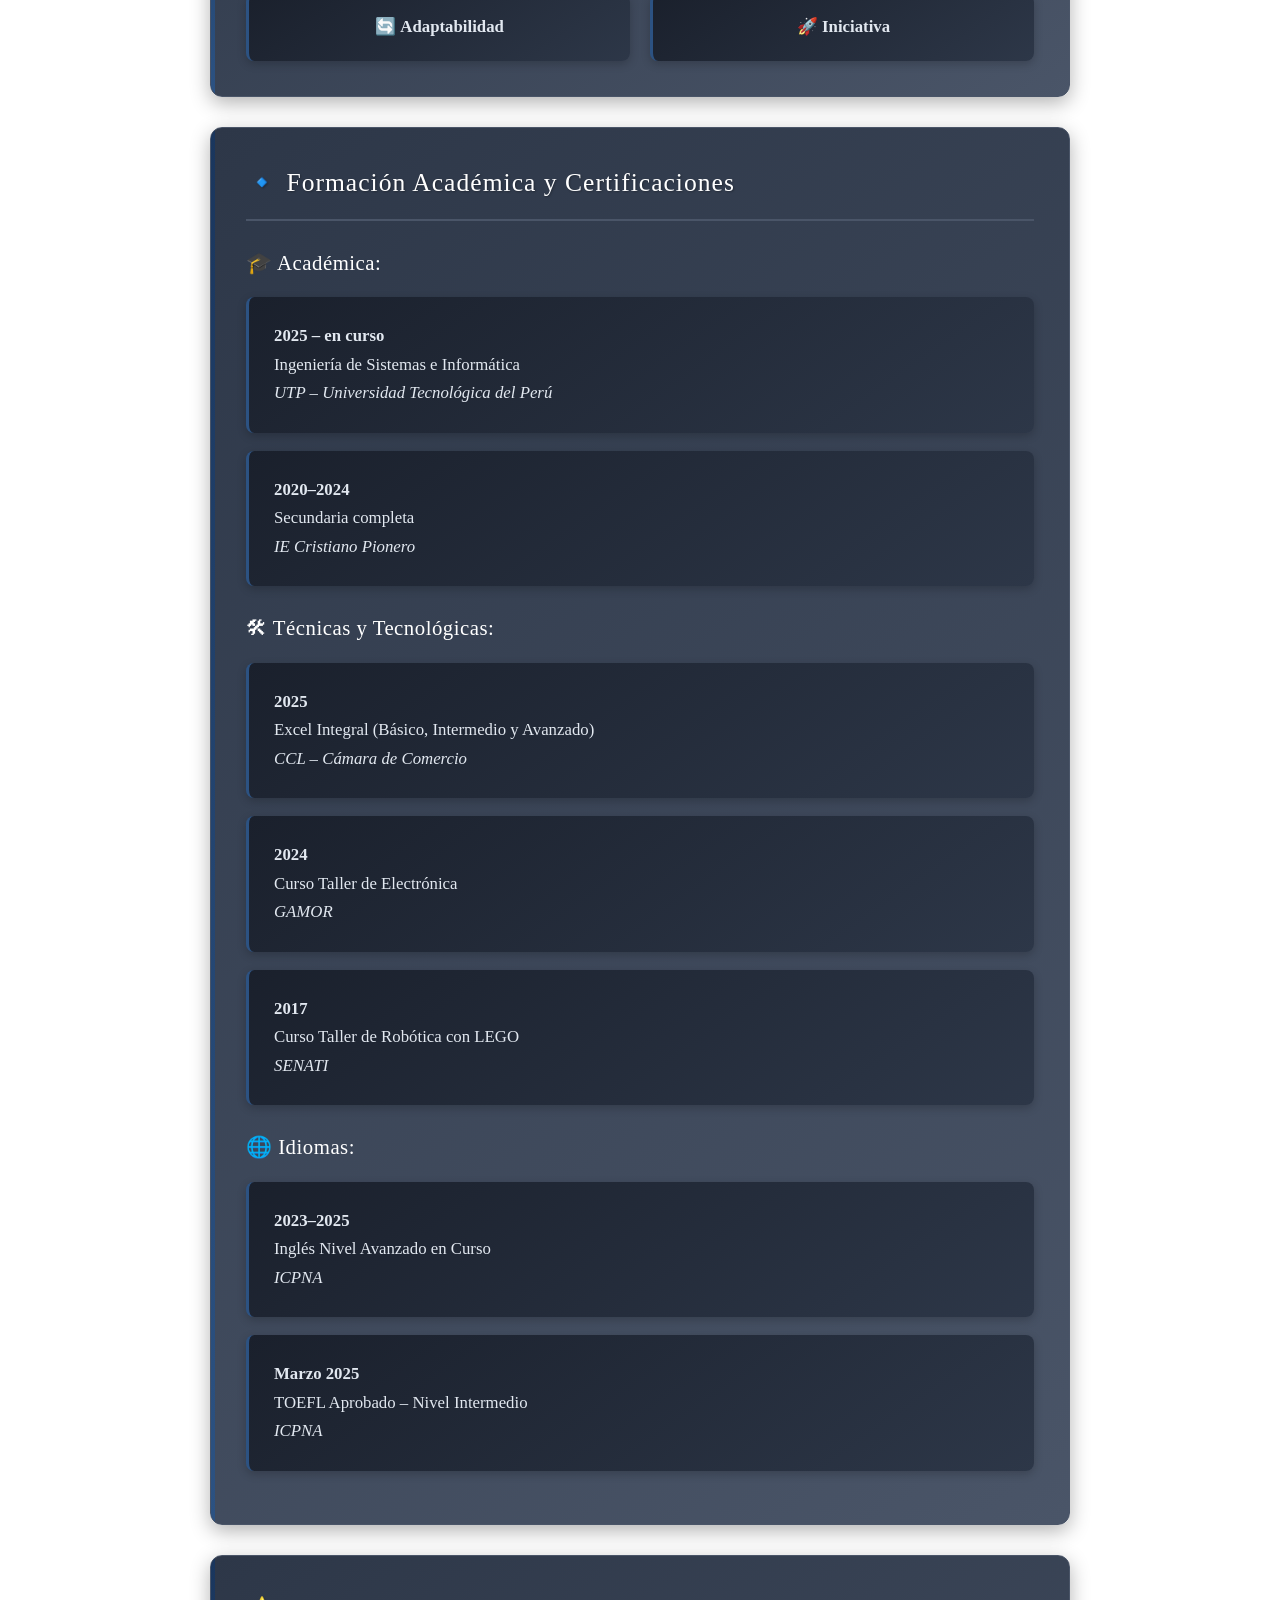
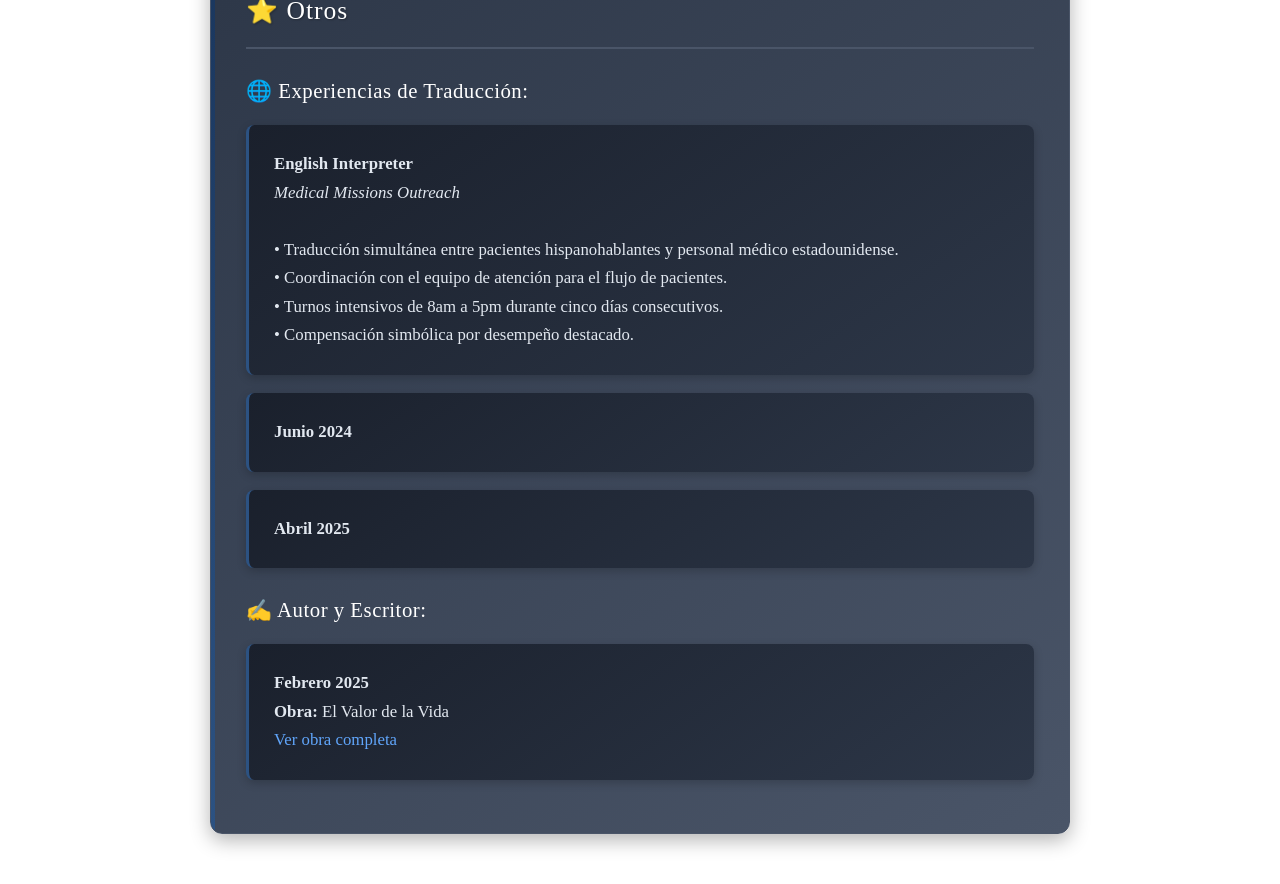
==== commit eebf76ce: "Actualización de página" ====
--- a/templates/index.html
+++ b/templates/index.html
@@ -607,7 +607,7 @@
     <ul>
       <li>
         <strong>Febrero 2025</strong><br>
-        <strong>Obra:</strong> Sentimientos Encontrados<br>
+        <strong>Obra:</strong> El Valor de la Vida<br>
         <a href="https://www.webnovel.com/book/el-valor-de-la-vida_32418336908687505" target="_blank">Ver obra completa</a>
       </li>
     </ul>
@@ -638,7 +638,7 @@
     <ul>
       <li>
         <strong>February 2025</strong><br>
-        <strong>Work:</strong> Feelings Found<br>
+        <strong>Work:</strong> The Value of Life<br>
         <a href="https://www.webnovel.com/book/feelings-found_32993891508542905" target="_blank">View complete work</a>
       </li>
     </ul>
